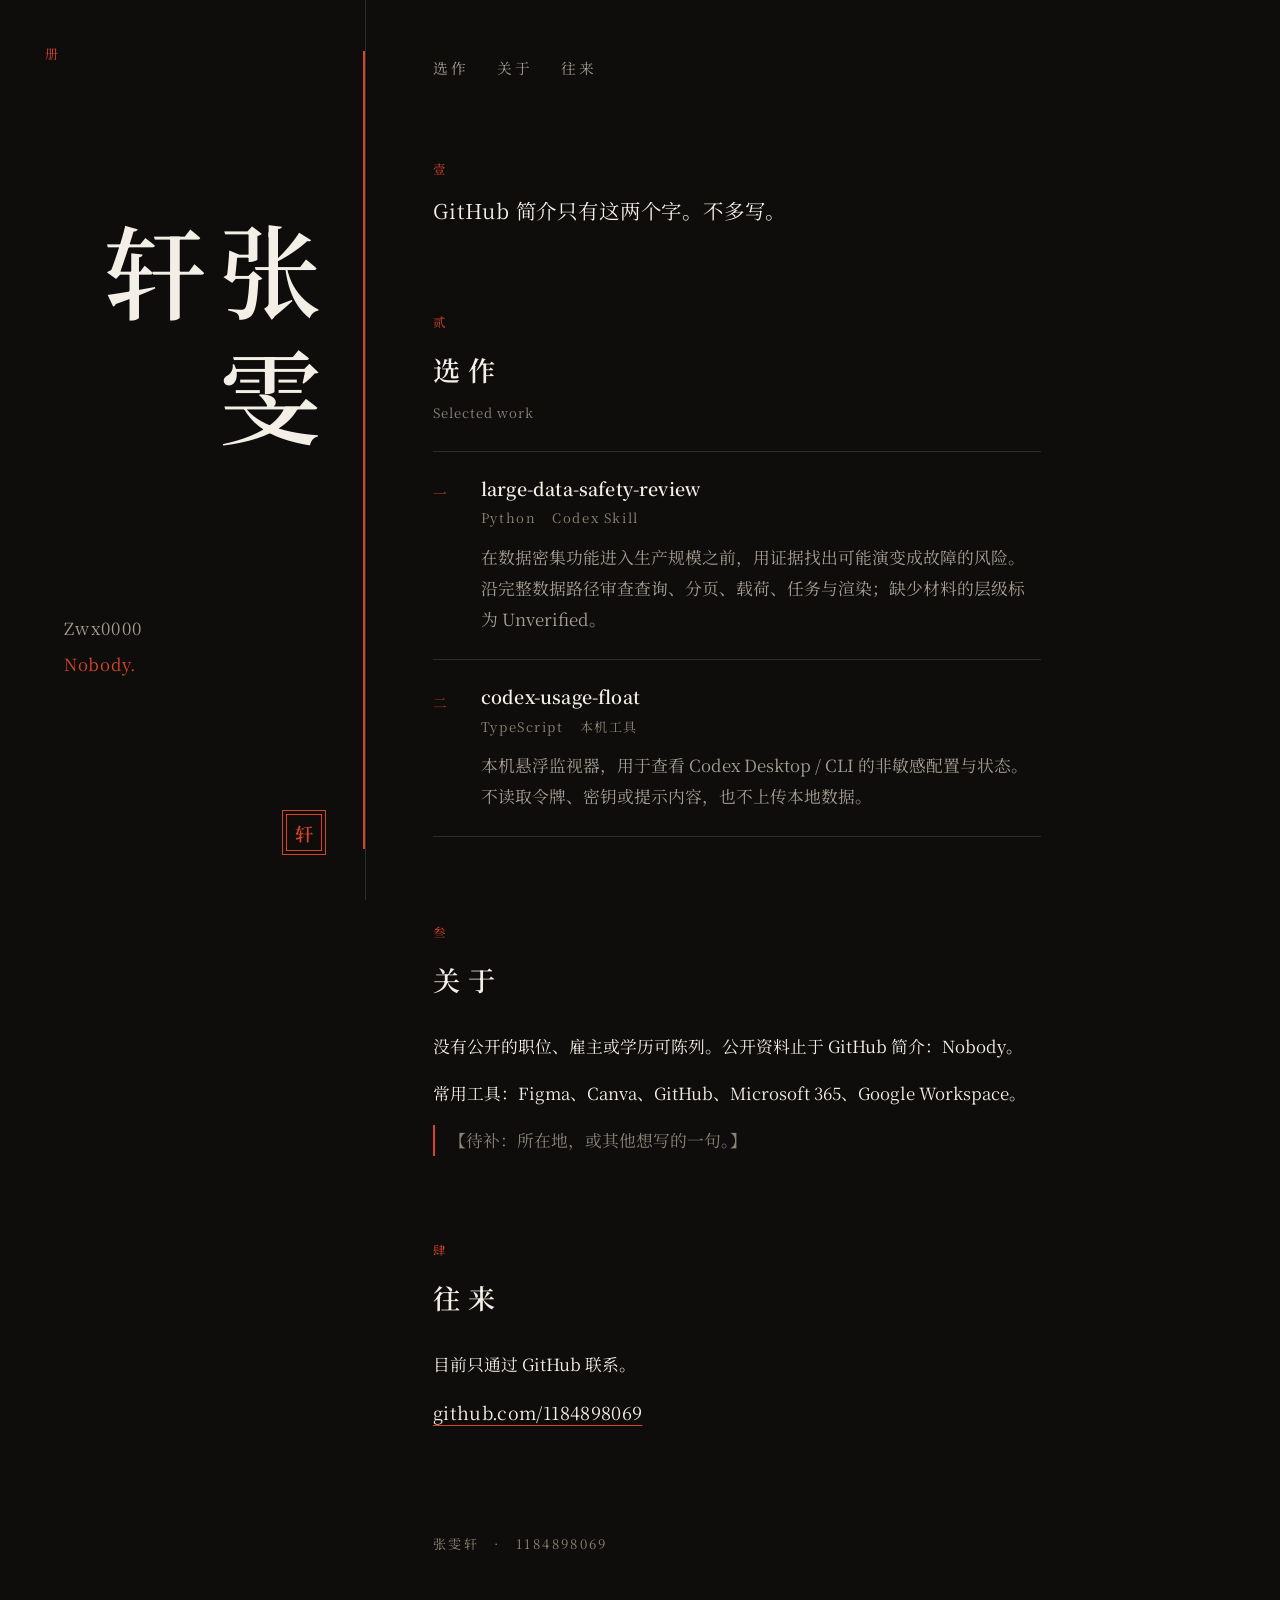
==== index.html @ db38634a "Add a static booklet-style personal homepage." ====
<!DOCTYPE html>
<html lang="zh-Hans">
<head>
  <meta charset="utf-8">
  <meta name="viewport" content="width=device-width, initial-scale=1">
  <meta name="color-scheme" content="dark">
  <meta name="theme-color" content="#0e0d0c">
  <meta name="description" content="张雯轩的个人页。Nobody.">
  <title>张雯轩</title>
  <link rel="canonical" href="https://1184898069.github.io/homepage/">
  <link rel="icon" href="favicon.svg" type="image/svg+xml">
  <link rel="preconnect" href="https://fonts.googleapis.com">
  <link rel="preconnect" href="https://fonts.gstatic.com" crossorigin>
  <link href="https://fonts.googleapis.com/css2?family=Noto+Serif+SC:wght@400;600;700&amp;display=swap" rel="stylesheet">
  <link rel="stylesheet" href="styles.css">
</head>
<body>
  <a class="skip" href="#main">跳到正文</a>

  <div class="page">
    <header class="cover">
      <p class="cover-mark">册</p>
      <h1 class="cover-name">张雯轩</h1>
      <p class="cover-handle">
        <a href="https://github.com/1184898069">Zwx0000</a>
      </p>
      <p class="cover-bio">Nobody.</p>
      <div class="seal" aria-hidden="true"><span>轩</span></div>
    </header>

    <main id="main">
      <nav class="toc" aria-label="栏目">
        <a href="#work">选作</a>
        <a href="#about">关于</a>
        <a href="#contact">往来</a>
      </nav>

      <section class="lede" aria-labelledby="lede-title">
        <p class="folio">壹</p>
        <h2 id="lede-title" class="visually-hidden">开篇</h2>
        <p class="lede-text">GitHub 简介只有这两个字。不多写。</p>
      </section>

      <section id="work" aria-labelledby="work-title">
        <header class="section-head">
          <p class="folio">贰</p>
          <h2 id="work-title">选作</h2>
          <p class="section-en">Selected work</p>
        </header>

        <ol class="catalog">
          <li class="entry">
            <p class="entry-num" aria-hidden="true">一</p>
            <div class="entry-body">
              <h3>
                <a href="https://github.com/1184898069/large-data-safety-review">large-data-safety-review</a>
              </h3>
              <p class="entry-meta"><span>Python</span><span>Codex Skill</span></p>
              <p>在数据密集功能进入生产规模之前，用证据找出可能演变成故障的风险。沿完整数据路径审查查询、分页、载荷、任务与渲染；缺少材料的层级标为 Unverified。</p>
            </div>
          </li>
          <li class="entry">
            <p class="entry-num" aria-hidden="true">二</p>
            <div class="entry-body">
              <h3>
                <a href="https://github.com/1184898069/codex-usage-float">codex-usage-float</a>
              </h3>
              <p class="entry-meta"><span>TypeScript</span><span>本机工具</span></p>
              <p>本机悬浮监视器，用于查看 Codex Desktop / CLI 的非敏感配置与状态。不读取令牌、密钥或提示内容，也不上传本地数据。</p>
            </div>
          </li>
        </ol>
      </section>

      <section id="about" aria-labelledby="about-title">
        <header class="section-head">
          <p class="folio">叁</p>
          <h2 id="about-title">关于</h2>
        </header>
        <div class="prose">
          <p>没有公开的职位、雇主或学历可陈列。公开资料止于 GitHub 简介：Nobody。</p>
          <p>常用工具：Figma、Canva、GitHub、Microsoft 365、Google Workspace。</p>
          <p class="placeholder">【待补：所在地，或其他想写的一句。】</p>
        </div>
      </section>

      <section id="contact" aria-labelledby="contact-title">
        <header class="section-head">
          <p class="folio">肆</p>
          <h2 id="contact-title">往来</h2>
        </header>
        <div class="prose">
          <p>目前只通过 GitHub 联系。</p>
          <p>
            <a class="contact-link" href="https://github.com/1184898069">github.com/1184898069</a>
          </p>
        </div>
      </section>

      <footer class="colophon">
        <p>张雯轩　·　1184898069</p>
      </footer>
    </main>
  </div>
</body>
</html>
---- styles.css ----
:root {
  --bg: #0e0d0c;
  --ink: #f3eee6;
  --mute: #a79e91;
  --faint: #8c8377;
  --zhu: #d6452a;
  --rule: rgba(243, 238, 230, 0.14);
  --font: "Noto Serif SC", "Source Han Serif SC", "Songti SC", "STSong", "SimSun", serif;
  --measure: 38rem;
}

*,
*::before,
*::after {
  box-sizing: border-box;
}

html {
  scroll-behavior: smooth;
}

html:focus-within {
  scroll-behavior: smooth;
}

@media (prefers-reduced-motion: reduce) {
  html {
    scroll-behavior: auto;
  }

  *,
  *::before,
  *::after {
    animation: none !important;
    transition: none !important;
    scroll-behavior: auto !important;
  }
}

body {
  margin: 0;
  min-height: 100vh;
  background: var(--bg);
  color: var(--ink);
  font-family: var(--font);
  font-size: 1.05rem;
  font-weight: 400;
  line-height: 1.85;
  text-rendering: optimizeLegibility;
  -webkit-font-smoothing: antialiased;
}

:focus {
  outline: none;
}

:focus-visible {
  outline: 1px solid var(--zhu);
  outline-offset: 3px;
}

a {
  color: inherit;
  text-decoration-color: var(--zhu);
  text-decoration-thickness: 1px;
  text-underline-offset: 0.28em;
}

a:hover {
  color: var(--zhu);
}

.skip {
  position: absolute;
  left: 0.8rem;
  top: 0.8rem;
  z-index: 10;
  padding: 0.4rem 0.7rem;
  background: var(--bg);
  color: var(--ink);
  transform: translateY(-150%);
}

.skip:focus-visible {
  transform: none;
}

.visually-hidden {
  position: absolute;
  width: 1px;
  height: 1px;
  padding: 0;
  margin: -1px;
  overflow: hidden;
  clip: rect(0, 0, 0, 0);
  white-space: nowrap;
  border: 0;
}

.page {
  min-height: 100vh;
}

.cover {
  position: relative;
  display: flex;
  flex-direction: column;
  justify-content: flex-end;
  gap: 0.35rem;
  min-height: 70vh;
  padding: 2.2rem 1.6rem 2.4rem;
  border-bottom: 1px solid var(--rule);
}

.cover-mark {
  position: absolute;
  top: 1.6rem;
  left: 1.6rem;
  margin: 0;
  color: var(--zhu);
  font-size: 0.82rem;
  letter-spacing: 0.4em;
}

.cover-name {
  margin: 0;
  font-size: clamp(3.4rem, 16vw, 5.6rem);
  font-weight: 600;
  line-height: 1.12;
  letter-spacing: 0.12em;
}

.cover-handle,
.cover-bio {
  margin: 0;
}

.cover-handle {
  margin-top: 1.4rem;
  color: var(--mute);
  letter-spacing: 0.08em;
}

.cover-handle a {
  text-decoration: none;
}

.cover-bio {
  color: var(--zhu);
  font-size: 1.05rem;
  letter-spacing: 0.04em;
}

.seal {
  position: absolute;
  right: 1.6rem;
  bottom: 2.4rem;
  display: grid;
  place-items: center;
  width: 2.8rem;
  height: 2.8rem;
  border: 1px solid var(--zhu);
  color: var(--zhu);
  font-size: 1.15rem;
  font-weight: 600;
  letter-spacing: 0;
  box-shadow: inset 0 0 0 3px var(--bg), inset 0 0 0 4px var(--zhu);
  user-select: none;
}

main {
  padding: 2.4rem 1.6rem 3.5rem;
}

.toc {
  display: flex;
  flex-wrap: wrap;
  gap: 1.2rem 1.8rem;
  margin-bottom: 3.4rem;
  font-size: 0.92rem;
  letter-spacing: 0.18em;
}

.toc a {
  color: var(--mute);
  text-decoration: none;
}

.toc a:hover,
.toc a:focus-visible {
  color: var(--zhu);
}

section {
  max-width: var(--measure);
  margin-bottom: 4.2rem;
}

.folio {
  margin: 0 0 0.7rem;
  color: var(--zhu);
  font-size: 0.78rem;
  letter-spacing: 0.42em;
}

.section-head {
  margin-bottom: 1.6rem;
}

.section-head h2 {
  margin: 0;
  font-size: 1.7rem;
  font-weight: 600;
  letter-spacing: 0.28em;
}

.section-en {
  margin: 0.35rem 0 0;
  color: var(--faint);
  font-size: 0.82rem;
  letter-spacing: 0.08em;
}

.lede-text {
  margin: 0;
  font-size: 1.28rem;
  line-height: 1.7;
  letter-spacing: 0.04em;
}

.catalog {
  list-style: none;
  margin: 0;
  padding: 0;
}

.entry {
  display: grid;
  grid-template-columns: 2rem 1fr;
  gap: 0.6rem 1rem;
  padding: 1.5rem 0;
  border-top: 1px solid var(--rule);
}

.entry:last-child {
  border-bottom: 1px solid var(--rule);
}

.entry-num {
  margin: 0.35rem 0 0;
  color: var(--zhu);
  font-size: 0.85rem;
  letter-spacing: 0.12em;
}

.entry-body h3 {
  margin: 0 0 0.35rem;
  font-size: 1.12rem;
  font-weight: 600;
  letter-spacing: 0.01em;
  line-height: 1.4;
}

.entry-body h3 a {
  text-decoration: none;
}

.entry-body h3 a:hover {
  text-decoration: underline;
  text-decoration-color: var(--zhu);
  text-underline-offset: 0.22em;
}

.entry-meta {
  display: flex;
  flex-wrap: wrap;
  gap: 0.45rem 1rem;
  margin: 0 0 0.7rem;
  color: var(--faint);
  font-size: 0.82rem;
  letter-spacing: 0.12em;
}

.entry-body p:last-child {
  margin: 0;
  color: var(--mute);
}

.prose p {
  margin: 0 0 1rem;
}

.prose p:last-child {
  margin-bottom: 0;
}

.placeholder {
  color: var(--faint);
  border-left: 2px solid var(--zhu);
  padding-left: 0.9rem;
}

.contact-link {
  font-size: 1.12rem;
  letter-spacing: 0.02em;
}

.colophon {
  max-width: var(--measure);
  padding-top: 0.4rem;
  color: var(--faint);
  font-size: 0.82rem;
  letter-spacing: 0.18em;
}

@media (min-width: 880px) {
  .page {
    display: grid;
    grid-template-columns: minmax(17rem, 0.4fr) 1fr;
  }

  .cover {
    position: sticky;
    top: 0;
    height: 100vh;
    min-height: 100vh;
    justify-content: center;
    padding: 3rem 2.4rem 3rem 2.8rem;
    border-bottom: 0;
    border-right: 1px solid var(--rule);
  }

  .cover::after {
    content: "";
    position: absolute;
    top: 3.2rem;
    right: 0;
    width: 2px;
    height: calc(100% - 6.4rem);
    background: var(--zhu);
  }

  .cover-mark {
    top: 2.6rem;
    left: 2.8rem;
  }

  .cover-name {
    writing-mode: vertical-rl;
    font-size: clamp(3.8rem, 8vw, 6.4rem);
    letter-spacing: 0.22em;
    height: min(22rem, 56vh);
  }

  .cover-handle {
    margin-top: 2.2rem;
  }

  .seal {
    right: 2.4rem;
    bottom: 2.8rem;
  }

  main {
    padding: 3.4rem 7vw 4.5rem 4.2rem;
  }

  .toc {
    margin-bottom: 4.8rem;
  }

  section {
    margin-bottom: 5.2rem;
  }
}

@media (min-width: 1240px) {
  .cover {
    padding-left: 4rem;
  }

  main {
    padding-right: 10vw;
  }
}

@media print {
  :root {
    --bg: #f7f2ea;
    --ink: #1a1714;
    --mute: #4d463e;
    --faint: #8c8377;
    --zhu: #b33622;
    --rule: rgba(26, 23, 20, 0.18);
  }

  body {
    background: var(--bg);
    color: var(--ink);
  }

  .cover {
    min-height: auto;
    height: auto;
    position: static;
  }

  .skip,
  .toc {
    display: none;
  }
}
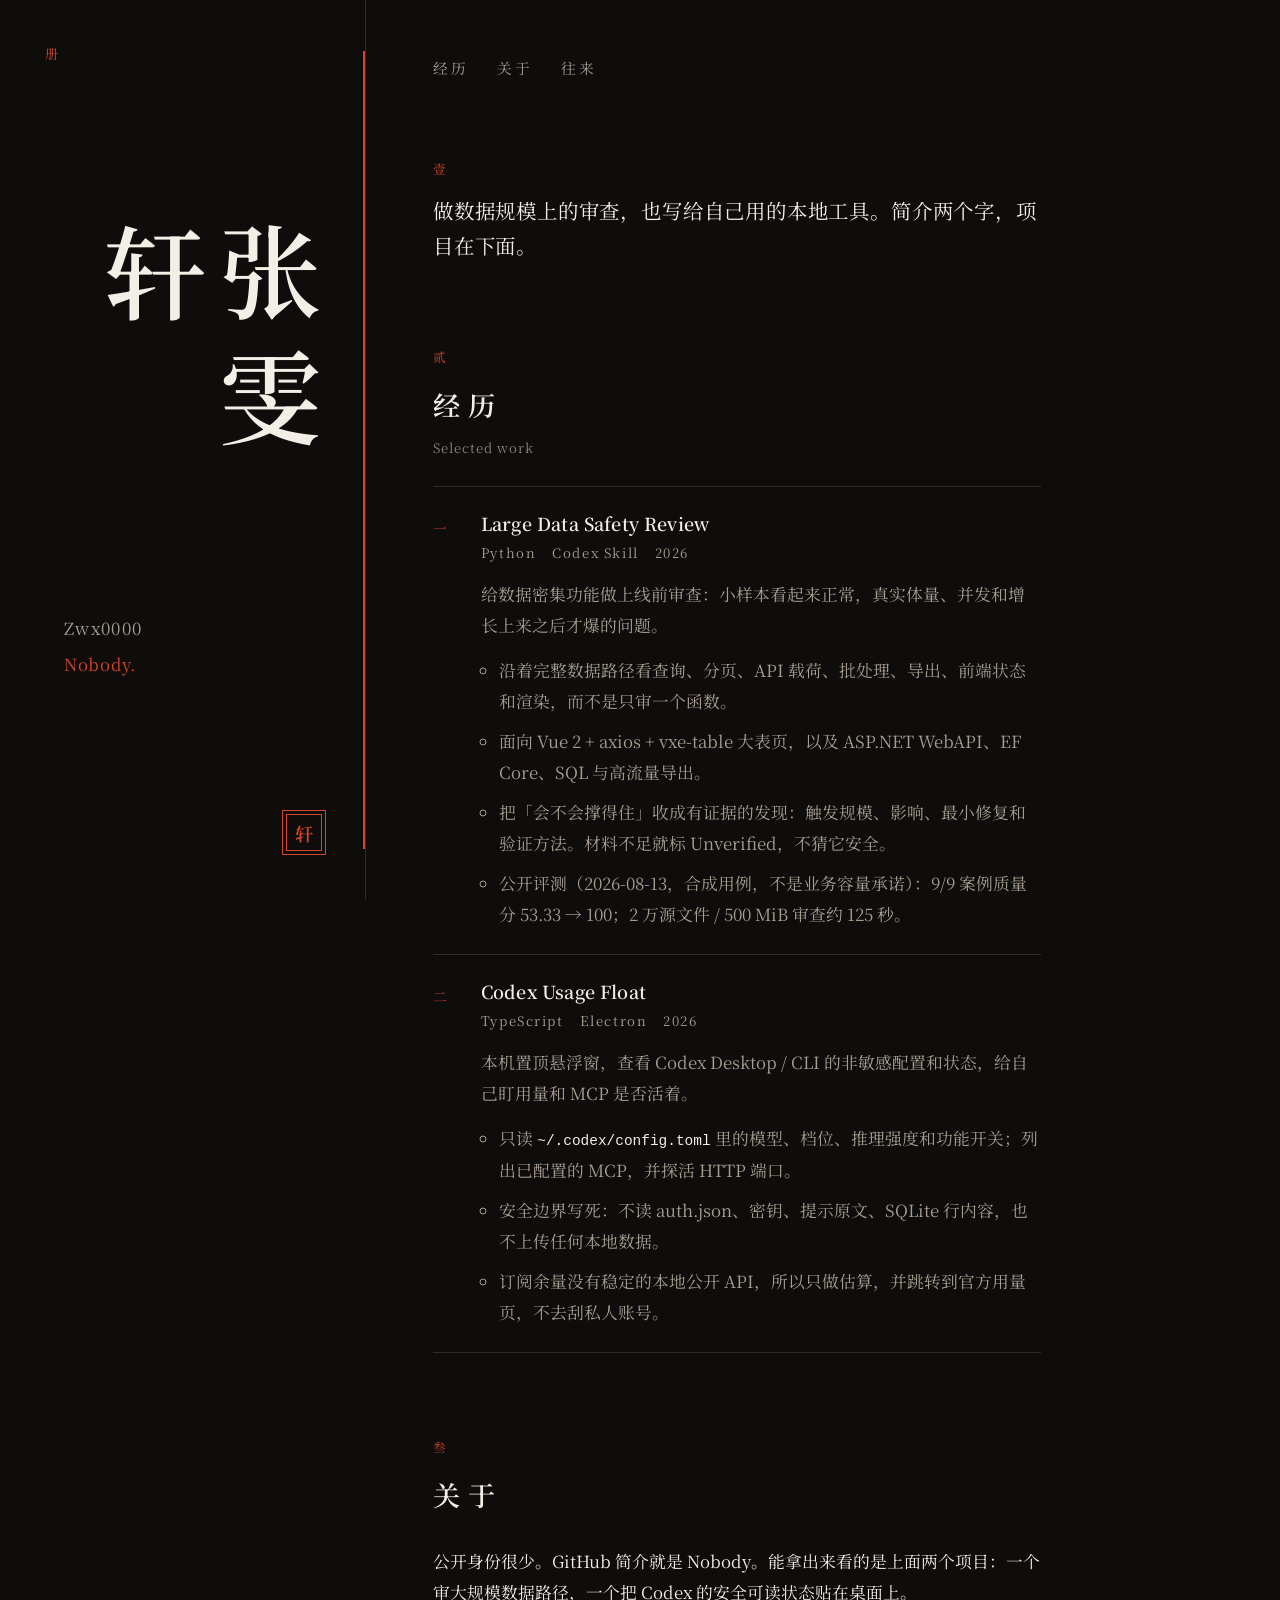
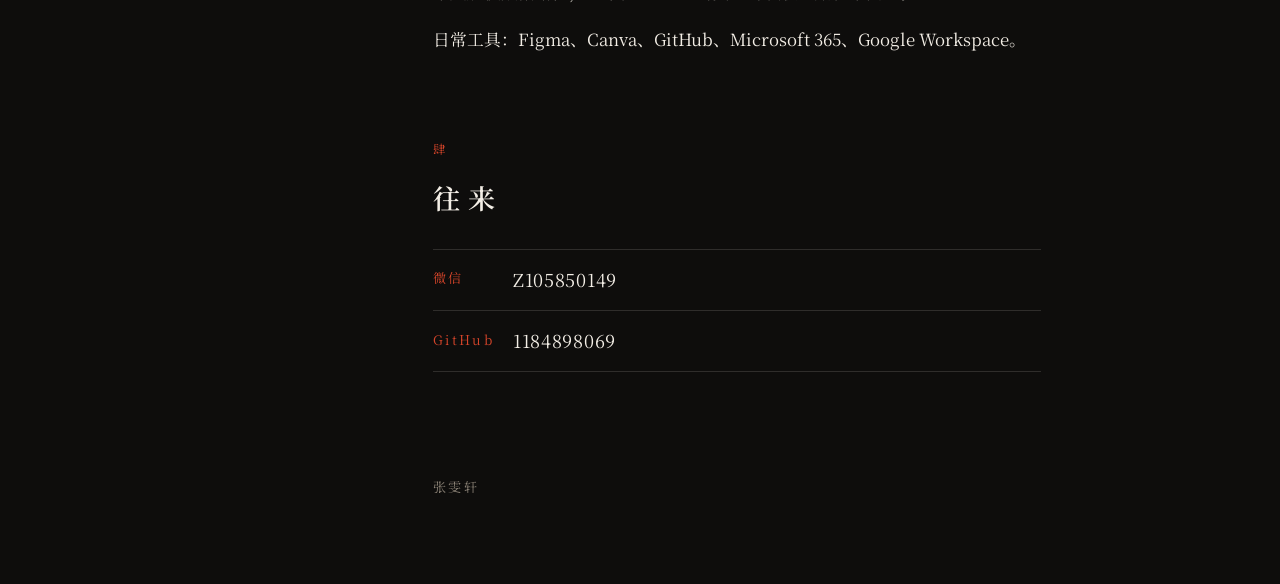
==== commit 7b338944: "Add WeChat, drop location, expand project writeups." ====
--- a/index.html
+++ b/index.html
@@ -5,7 +5,7 @@
   <meta name="viewport" content="width=device-width, initial-scale=1">
   <meta name="color-scheme" content="dark">
   <meta name="theme-color" content="#0e0d0c">
-  <meta name="description" content="张雯轩的个人页。Nobody.">
+  <meta name="description" content="张雯轩的个人简介。数据规模审查与本地开发工具。">
   <title>张雯轩</title>
   <link rel="canonical" href="https://1184898069.github.io/homepage/">
   <link rel="icon" href="favicon.svg" type="image/svg+xml">
@@ -30,7 +30,7 @@
 
     <main id="main">
       <nav class="toc" aria-label="栏目">
-        <a href="#work">选作</a>
+        <a href="#work">经历</a>
         <a href="#about">关于</a>
         <a href="#contact">往来</a>
       </nav>
@@ -38,13 +38,13 @@
       <section class="lede" aria-labelledby="lede-title">
         <p class="folio">壹</p>
         <h2 id="lede-title" class="visually-hidden">开篇</h2>
-        <p class="lede-text">GitHub 简介只有这两个字。不多写。</p>
+        <p class="lede-text">做数据规模上的审查，也写给自己用的本地工具。简介两个字，项目在下面。</p>
       </section>
 
       <section id="work" aria-labelledby="work-title">
         <header class="section-head">
           <p class="folio">贰</p>
-          <h2 id="work-title">选作</h2>
+          <h2 id="work-title">经历</h2>
           <p class="section-en">Selected work</p>
         </header>
 
@@ -53,20 +53,31 @@
             <p class="entry-num" aria-hidden="true">一</p>
             <div class="entry-body">
               <h3>
-                <a href="https://github.com/1184898069/large-data-safety-review">large-data-safety-review</a>
+                <a href="https://github.com/1184898069/large-data-safety-review">Large Data Safety Review</a>
               </h3>
-              <p class="entry-meta"><span>Python</span><span>Codex Skill</span></p>
-              <p>在数据密集功能进入生产规模之前，用证据找出可能演变成故障的风险。沿完整数据路径审查查询、分页、载荷、任务与渲染；缺少材料的层级标为 Unverified。</p>
+              <p class="entry-meta"><span>Python</span><span>Codex Skill</span><span>2026</span></p>
+              <p>给数据密集功能做上线前审查：小样本看起来正常，真实体量、并发和增长上来之后才爆的问题。</p>
+              <ul class="bullets">
+                <li>沿着完整数据路径看查询、分页、API 载荷、批处理、导出、前端状态和渲染，而不是只审一个函数。</li>
+                <li>面向 Vue 2 + axios + vxe-table 大表页，以及 ASP.NET WebAPI、EF Core、SQL 与高流量导出。</li>
+                <li>把「会不会撑得住」收成有证据的发现：触发规模、影响、最小修复和验证方法。材料不足就标 Unverified，不猜它安全。</li>
+                <li>公开评测（2026-08-13，合成用例，不是业务容量承诺）：9/9 案例质量分 53.33 → 100；2 万源文件 / 500 MiB 审查约 125 秒。</li>
+              </ul>
             </div>
           </li>
           <li class="entry">
             <p class="entry-num" aria-hidden="true">二</p>
             <div class="entry-body">
               <h3>
-                <a href="https://github.com/1184898069/codex-usage-float">codex-usage-float</a>
+                <a href="https://github.com/1184898069/codex-usage-float">Codex Usage Float</a>
               </h3>
-              <p class="entry-meta"><span>TypeScript</span><span>本机工具</span></p>
-              <p>本机悬浮监视器，用于查看 Codex Desktop / CLI 的非敏感配置与状态。不读取令牌、密钥或提示内容，也不上传本地数据。</p>
+              <p class="entry-meta"><span>TypeScript</span><span>Electron</span><span>2026</span></p>
+              <p>本机置顶悬浮窗，查看 Codex Desktop / CLI 的非敏感配置和状态，给自己盯用量和 MCP 是否活着。</p>
+              <ul class="bullets">
+                <li>只读 <code>~/.codex/config.toml</code> 里的模型、档位、推理强度和功能开关；列出已配置的 MCP，并探活 HTTP 端口。</li>
+                <li>安全边界写死：不读 auth.json、密钥、提示原文、SQLite 行内容，也不上传任何本地数据。</li>
+                <li>订阅余量没有稳定的本地公开 API，所以只做估算，并跳转到官方用量页，不去刮私人账号。</li>
+              </ul>
             </div>
           </li>
         </ol>
@@ -78,9 +89,8 @@
           <h2 id="about-title">关于</h2>
         </header>
         <div class="prose">
-          <p>没有公开的职位、雇主或学历可陈列。公开资料止于 GitHub 简介：Nobody。</p>
-          <p>常用工具：Figma、Canva、GitHub、Microsoft 365、Google Workspace。</p>
-          <p class="placeholder">【待补：所在地，或其他想写的一句。】</p>
+          <p>公开身份很少。GitHub 简介就是 Nobody。能拿出来看的是上面两个项目：一个审大规模数据路径，一个把 Codex 的安全可读状态贴在桌面上。</p>
+          <p>日常工具：Figma、Canva、GitHub、Microsoft 365、Google Workspace。</p>
         </div>
       </section>
 
@@ -89,16 +99,20 @@
           <p class="folio">肆</p>
           <h2 id="contact-title">往来</h2>
         </header>
-        <div class="prose">
-          <p>目前只通过 GitHub 联系。</p>
-          <p>
-            <a class="contact-link" href="https://github.com/1184898069">github.com/1184898069</a>
-          </p>
-        </div>
+        <ul class="contact-list">
+          <li>
+            <span class="contact-label">微信</span>
+            <span class="contact-value">Z105850149</span>
+          </li>
+          <li>
+            <span class="contact-label">GitHub</span>
+            <a class="contact-value" href="https://github.com/1184898069">1184898069</a>
+          </li>
+        </ul>
       </section>
 
       <footer class="colophon">
-        <p>张雯轩　·　1184898069</p>
+        <p>张雯轩</p>
       </footer>
     </main>
   </div>
--- a/styles.css
+++ b/styles.css
@@ -281,9 +281,28 @@
   letter-spacing: 0.12em;
 }
 
-.entry-body p:last-child {
-  margin: 0;
+.entry-body > p {
+  margin: 0 0 0.85rem;
   color: var(--mute);
+}
+
+.bullets {
+  margin: 0;
+  padding-left: 1.15rem;
+  color: var(--mute);
+}
+
+.bullets li {
+  margin: 0 0 0.55rem;
+}
+
+.bullets li:last-child {
+  margin-bottom: 0;
+}
+
+.bullets code {
+  font-size: 0.86em;
+  color: var(--ink);
 }
 
 .prose p {
@@ -300,9 +319,35 @@
   padding-left: 0.9rem;
 }
 
-.contact-link {
+.contact-list {
+  list-style: none;
+  margin: 0;
+  padding: 0;
+}
+
+.contact-list li {
+  display: grid;
+  grid-template-columns: 4.2rem 1fr;
+  gap: 0.8rem;
+  padding: 0.85rem 0;
+  border-top: 1px solid var(--rule);
+}
+
+.contact-list li:last-child {
+  border-bottom: 1px solid var(--rule);
+}
+
+.contact-label {
+  color: var(--zhu);
+  letter-spacing: 0.18em;
+  font-size: 0.82rem;
+  padding-top: 0.2rem;
+}
+
+.contact-value {
   font-size: 1.12rem;
-  letter-spacing: 0.02em;
+  letter-spacing: 0.04em;
+  text-decoration: none;
 }
 
 .colophon {
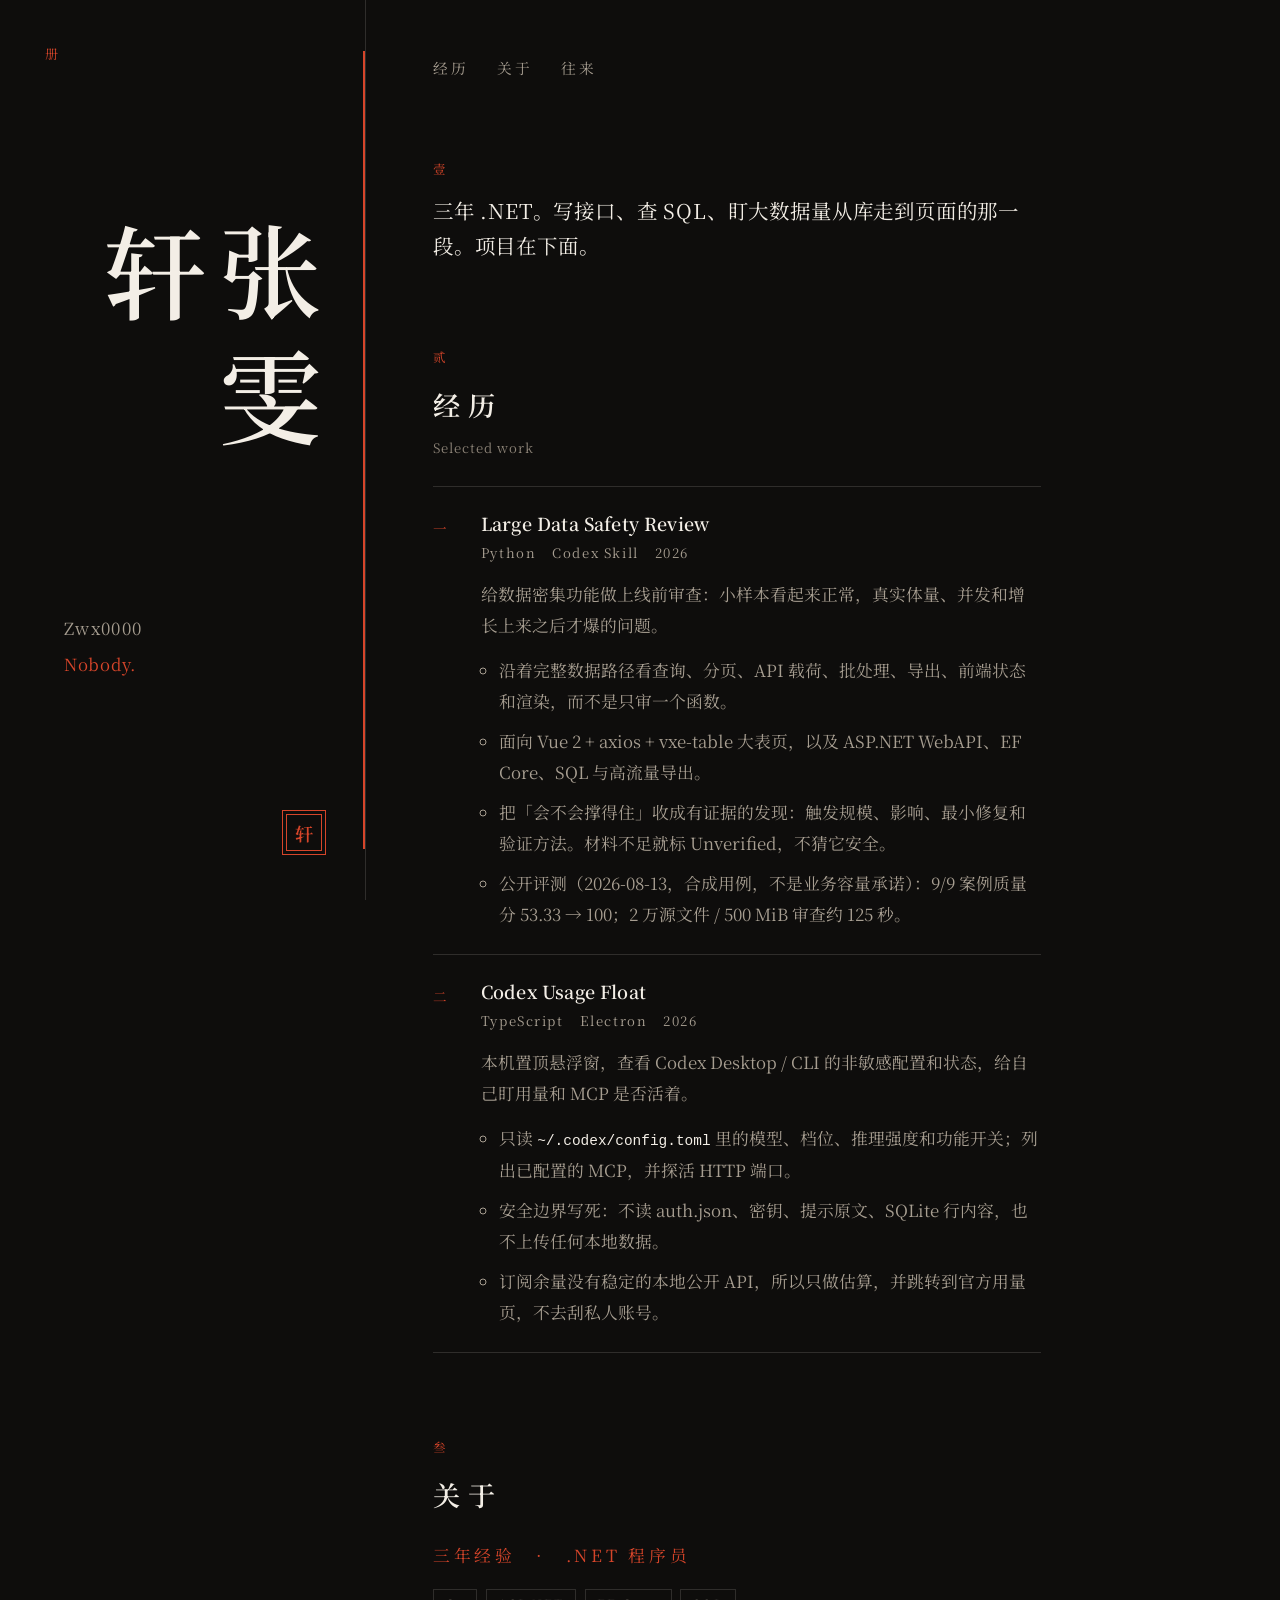
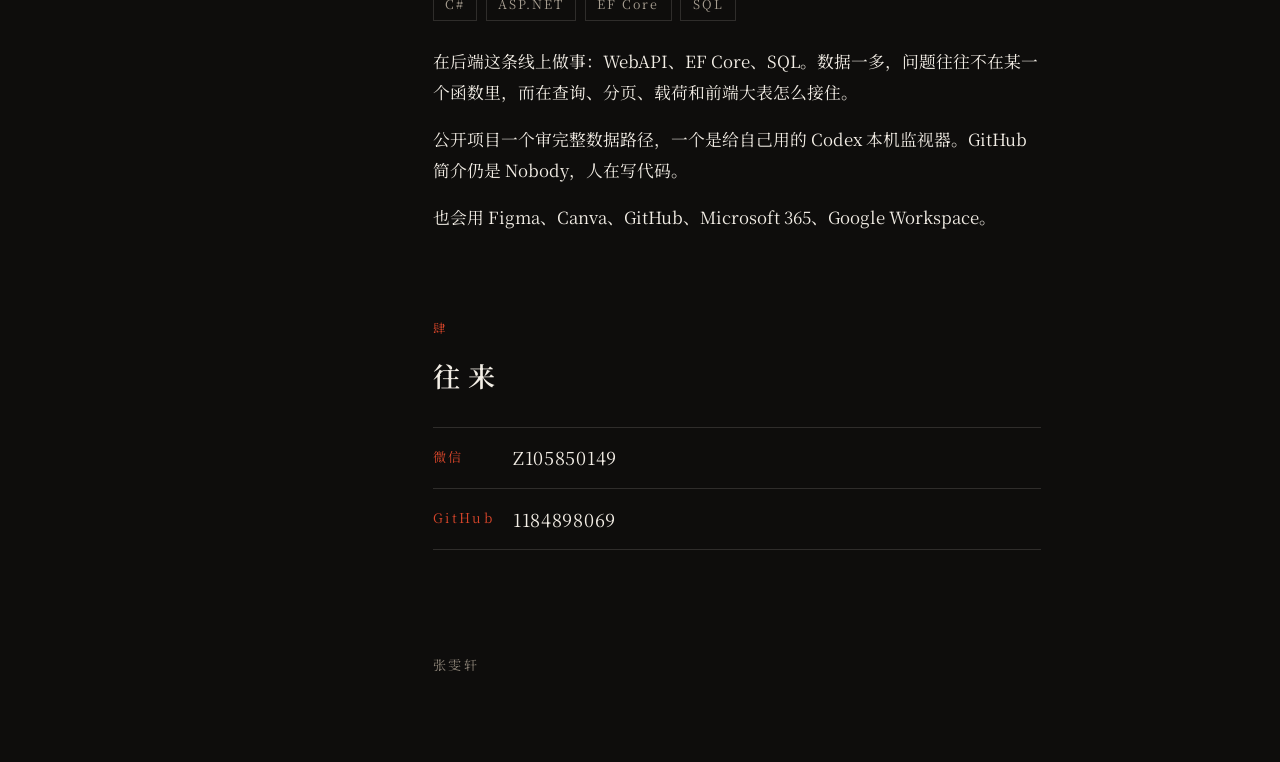
==== commit 3a25b511: "Rewrite about as a 3-year .NET programmer." ====
--- a/index.html
+++ b/index.html
@@ -5,7 +5,7 @@
   <meta name="viewport" content="width=device-width, initial-scale=1">
   <meta name="color-scheme" content="dark">
   <meta name="theme-color" content="#0e0d0c">
-  <meta name="description" content="张雯轩的个人简介。数据规模审查与本地开发工具。">
+  <meta name="description" content="张雯轩，三年经验的 .NET 程序员。">
   <title>张雯轩</title>
   <link rel="canonical" href="https://1184898069.github.io/homepage/">
   <link rel="icon" href="favicon.svg" type="image/svg+xml">
@@ -38,7 +38,7 @@
       <section class="lede" aria-labelledby="lede-title">
         <p class="folio">壹</p>
         <h2 id="lede-title" class="visually-hidden">开篇</h2>
-        <p class="lede-text">做数据规模上的审查，也写给自己用的本地工具。简介两个字，项目在下面。</p>
+        <p class="lede-text">三年 .NET。写接口、查 SQL、盯大数据量从库走到页面的那一段。项目在下面。</p>
       </section>
 
       <section id="work" aria-labelledby="work-title">
@@ -88,9 +88,17 @@
           <p class="folio">叁</p>
           <h2 id="about-title">关于</h2>
         </header>
+        <p class="identity">三年经验　·　.NET 程序员</p>
+        <ul class="tags" aria-label="技术栈">
+          <li>C#</li>
+          <li>ASP.NET</li>
+          <li>EF Core</li>
+          <li>SQL</li>
+        </ul>
         <div class="prose">
-          <p>公开身份很少。GitHub 简介就是 Nobody。能拿出来看的是上面两个项目：一个审大规模数据路径，一个把 Codex 的安全可读状态贴在桌面上。</p>
-          <p>日常工具：Figma、Canva、GitHub、Microsoft 365、Google Workspace。</p>
+          <p>在后端这条线上做事：WebAPI、EF Core、SQL。数据一多，问题往往不在某一个函数里，而在查询、分页、载荷和前端大表怎么接住。</p>
+          <p>公开项目一个审完整数据路径，一个是给自己用的 Codex 本机监视器。GitHub 简介仍是 Nobody，人在写代码。</p>
+          <p>也会用 Figma、Canva、GitHub、Microsoft 365、Google Workspace。</p>
         </div>
       </section>
 
--- a/styles.css
+++ b/styles.css
@@ -305,6 +305,30 @@
   color: var(--ink);
 }
 
+.identity {
+  margin: -0.4rem 0 1.15rem;
+  color: var(--zhu);
+  font-size: 1.05rem;
+  letter-spacing: 0.22em;
+}
+
+.tags {
+  display: flex;
+  flex-wrap: wrap;
+  gap: 0.55rem;
+  list-style: none;
+  margin: 0 0 1.6rem;
+  padding: 0;
+}
+
+.tags li {
+  padding: 0.18rem 0.7rem 0.22rem;
+  border: 1px solid var(--rule);
+  color: var(--mute);
+  font-size: 0.78rem;
+  letter-spacing: 0.16em;
+}
+
 .prose p {
   margin: 0 0 1rem;
 }
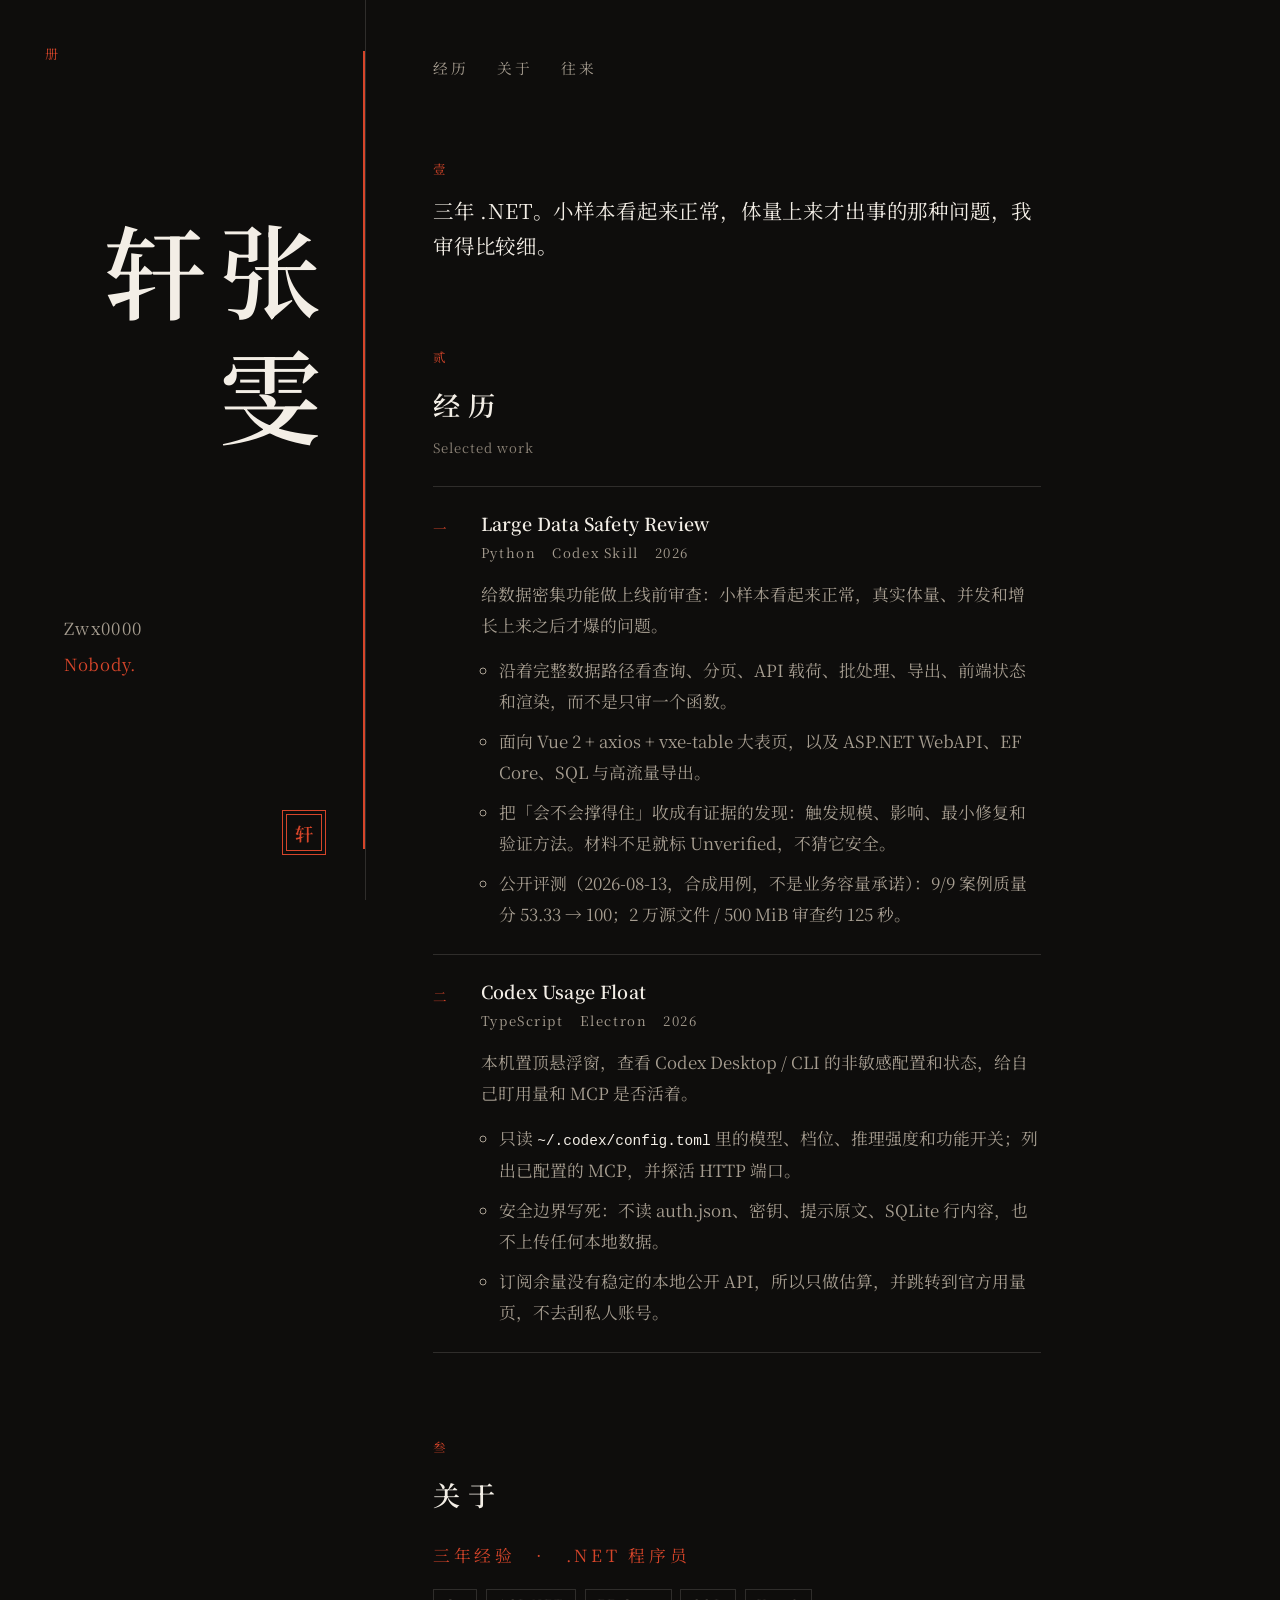
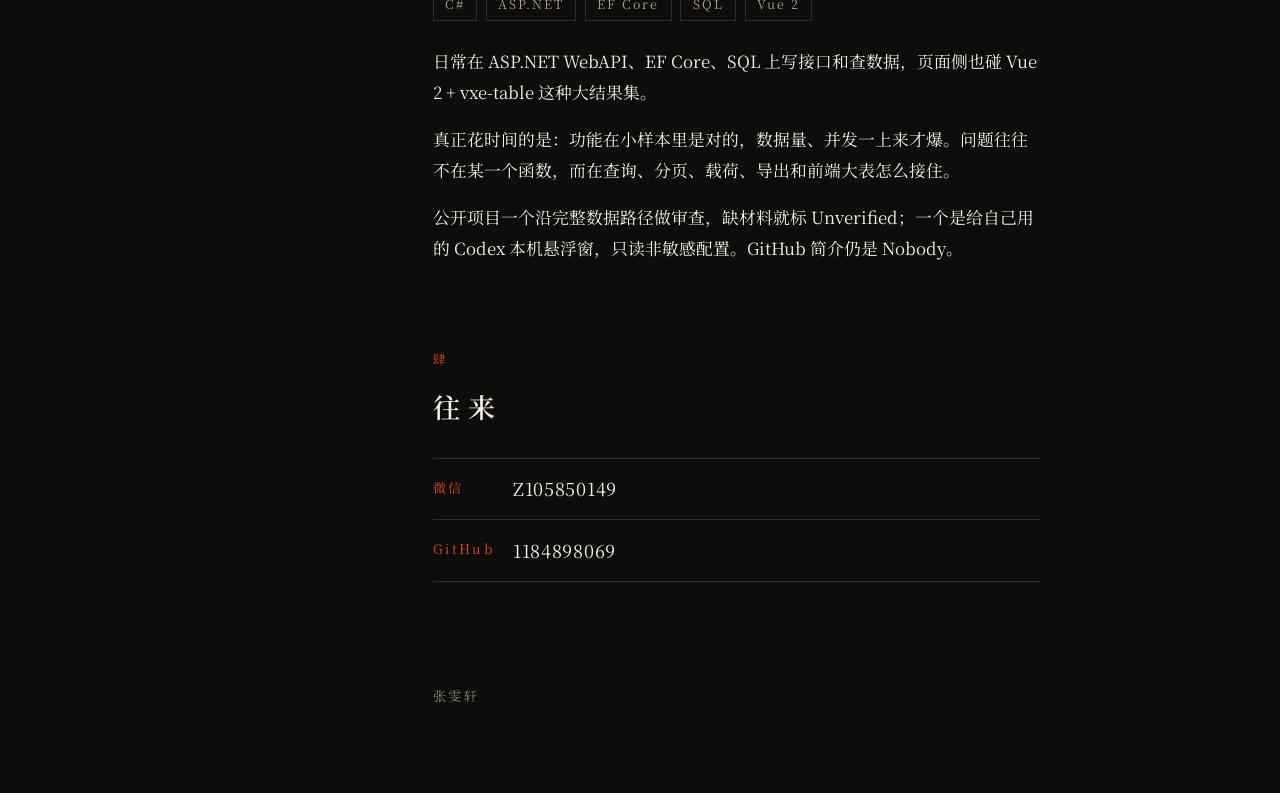
==== commit 33898b12: "Rewrite intro from actual project work." ====
--- a/index.html
+++ b/index.html
@@ -5,7 +5,7 @@
   <meta name="viewport" content="width=device-width, initial-scale=1">
   <meta name="color-scheme" content="dark">
   <meta name="theme-color" content="#0e0d0c">
-  <meta name="description" content="张雯轩，三年经验的 .NET 程序员。">
+  <meta name="description" content="张雯轩，三年 .NET。审数据规模，写给自己用的本地工具。">
   <title>张雯轩</title>
   <link rel="canonical" href="https://1184898069.github.io/homepage/">
   <link rel="icon" href="favicon.svg" type="image/svg+xml">
@@ -38,7 +38,7 @@
       <section class="lede" aria-labelledby="lede-title">
         <p class="folio">壹</p>
         <h2 id="lede-title" class="visually-hidden">开篇</h2>
-        <p class="lede-text">三年 .NET。写接口、查 SQL、盯大数据量从库走到页面的那一段。项目在下面。</p>
+        <p class="lede-text">三年 .NET。小样本看起来正常，体量上来才出事的那种问题，我审得比较细。</p>
       </section>
 
       <section id="work" aria-labelledby="work-title">
@@ -94,11 +94,12 @@
           <li>ASP.NET</li>
           <li>EF Core</li>
           <li>SQL</li>
+          <li>Vue 2</li>
         </ul>
         <div class="prose">
-          <p>在后端这条线上做事：WebAPI、EF Core、SQL。数据一多，问题往往不在某一个函数里，而在查询、分页、载荷和前端大表怎么接住。</p>
-          <p>公开项目一个审完整数据路径，一个是给自己用的 Codex 本机监视器。GitHub 简介仍是 Nobody，人在写代码。</p>
-          <p>也会用 Figma、Canva、GitHub、Microsoft 365、Google Workspace。</p>
+          <p>日常在 ASP.NET WebAPI、EF Core、SQL 上写接口和查数据，页面侧也碰 Vue 2 + vxe-table 这种大结果集。</p>
+          <p>真正花时间的是：功能在小样本里是对的，数据量、并发一上来才爆。问题往往不在某一个函数，而在查询、分页、载荷、导出和前端大表怎么接住。</p>
+          <p>公开项目一个沿完整数据路径做审查，缺材料就标 Unverified；一个是给自己用的 Codex 本机悬浮窗，只读非敏感配置。GitHub 简介仍是 Nobody。</p>
         </div>
       </section>
 
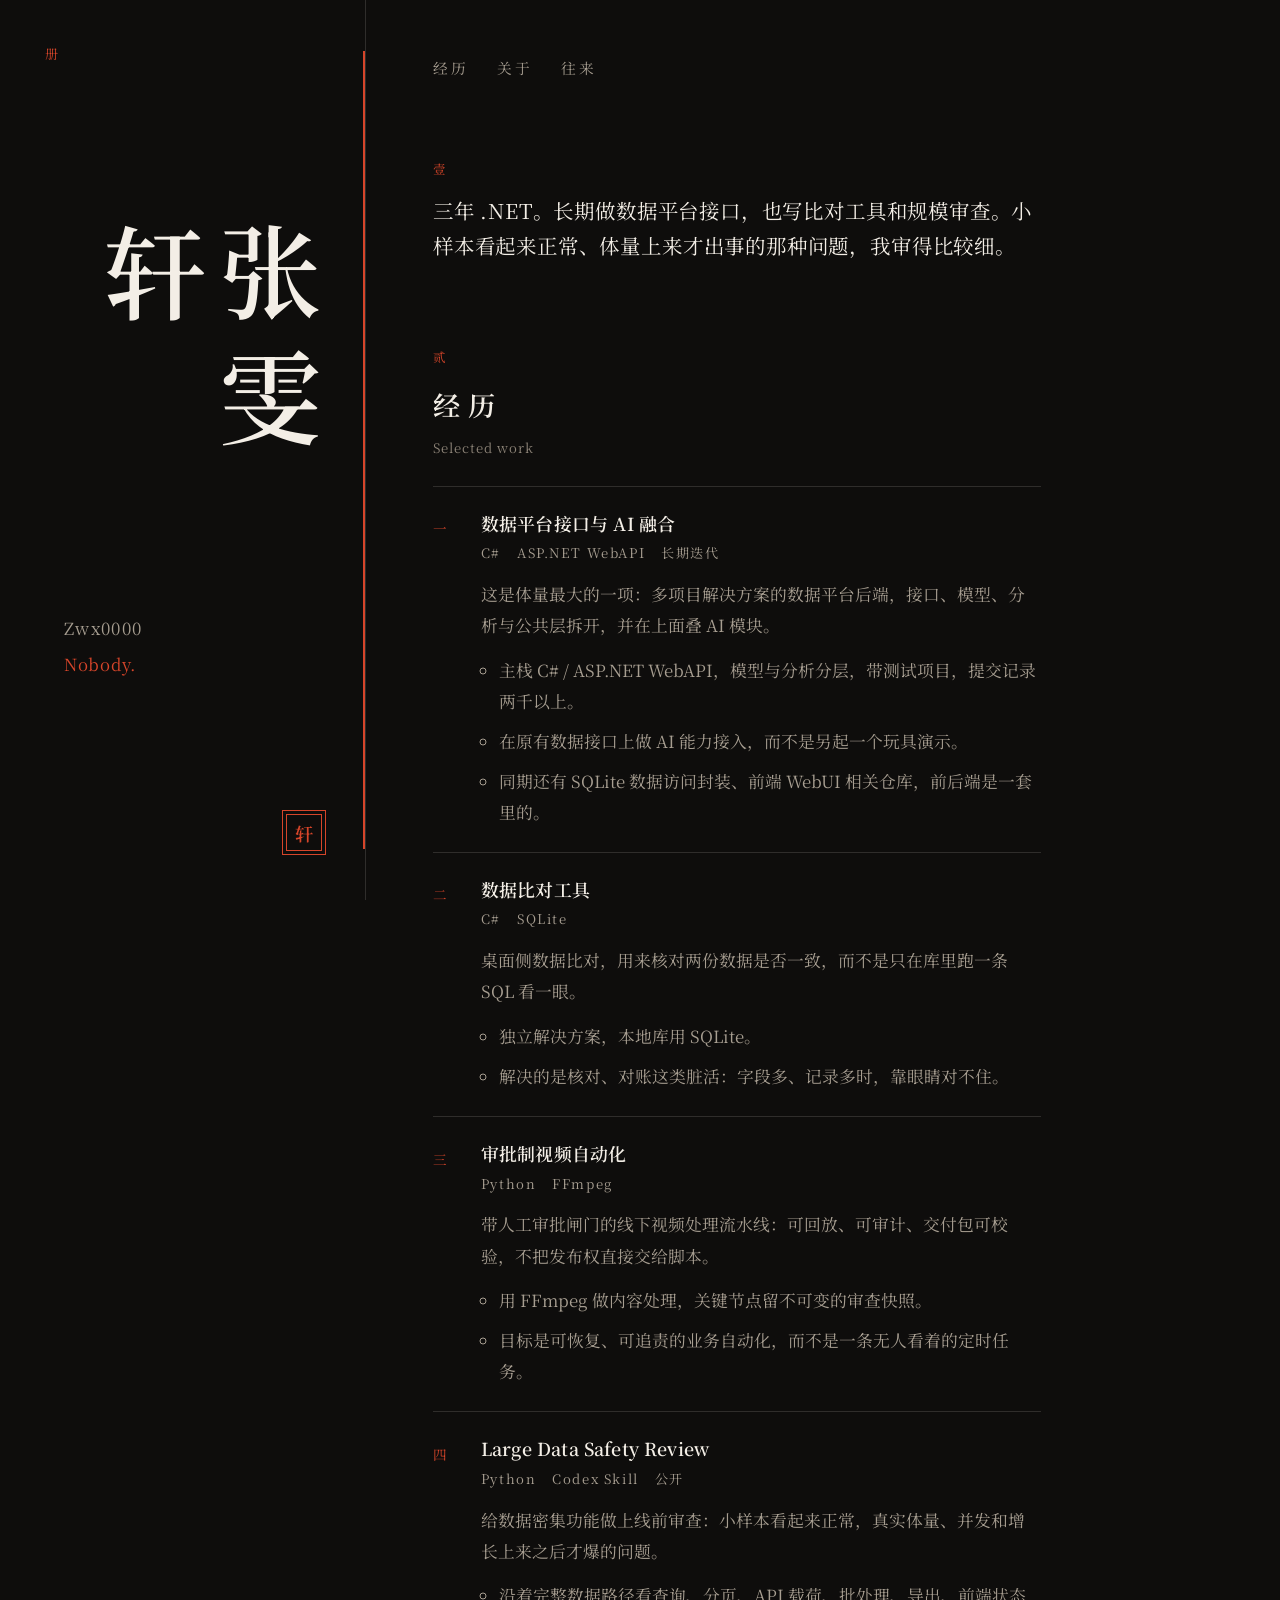
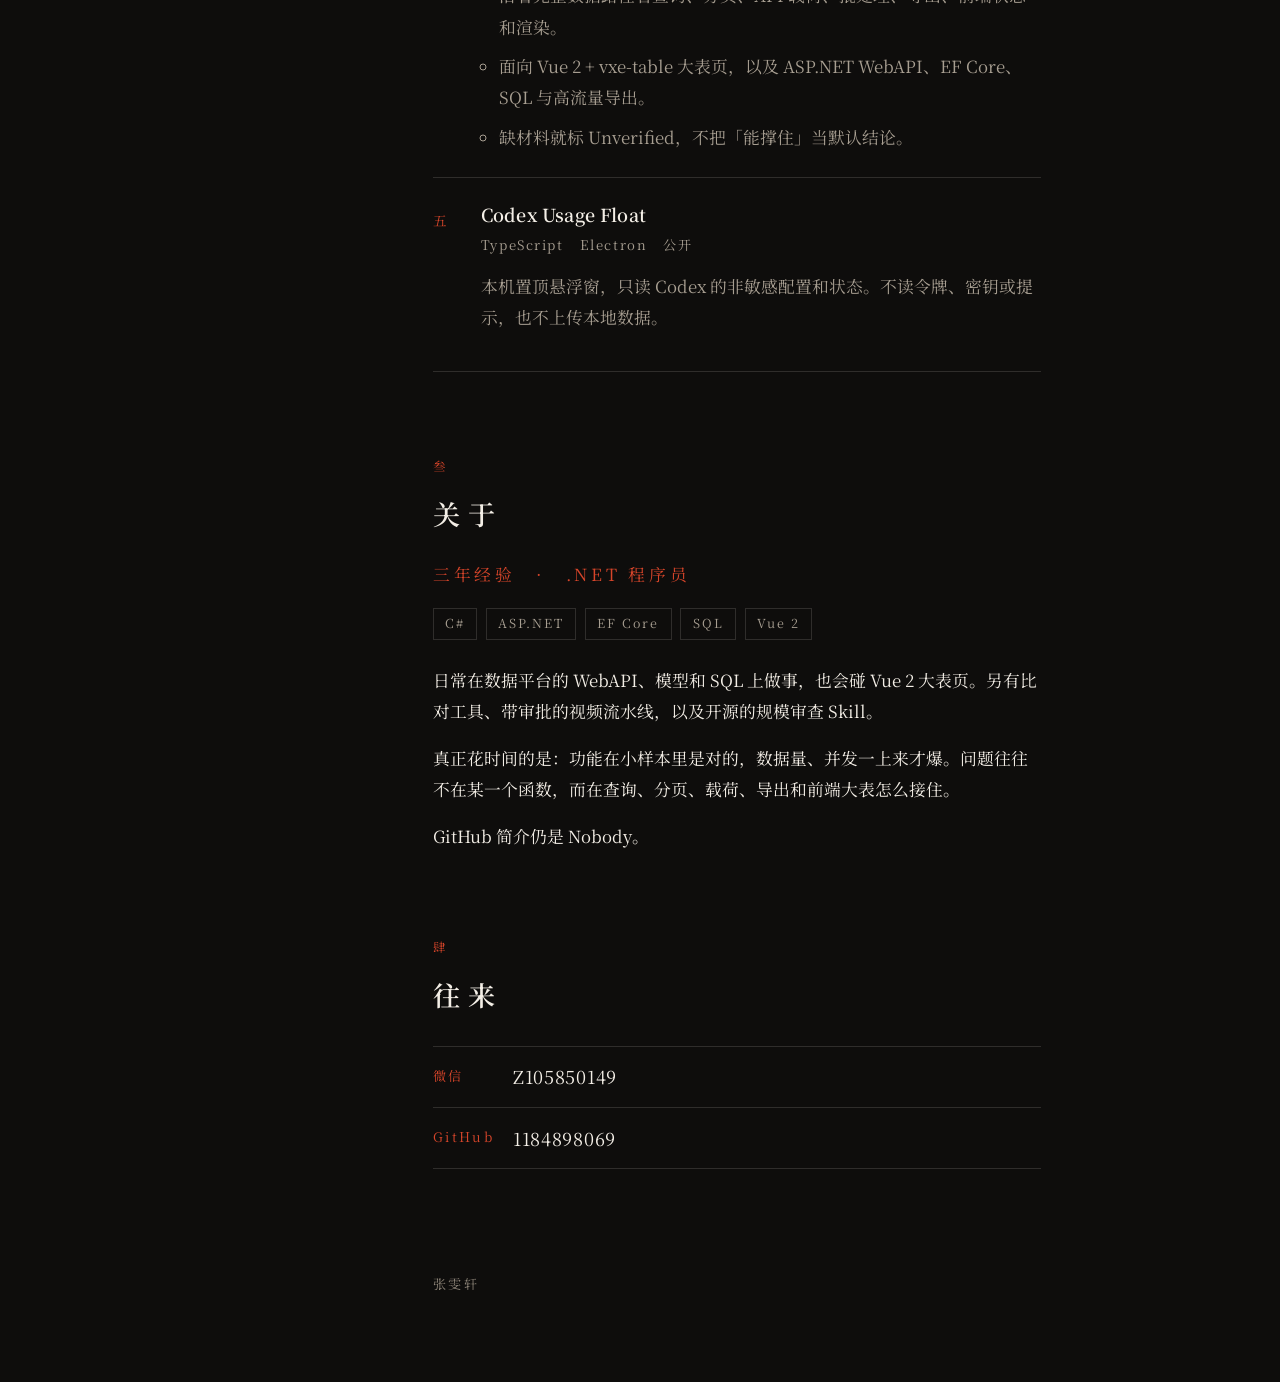
==== commit 6c10fb8c: "Add private project experience without company names." ====
--- a/index.html
+++ b/index.html
@@ -5,7 +5,7 @@
   <meta name="viewport" content="width=device-width, initial-scale=1">
   <meta name="color-scheme" content="dark">
   <meta name="theme-color" content="#0e0d0c">
-  <meta name="description" content="张雯轩，三年 .NET。审数据规模，写给自己用的本地工具。">
+  <meta name="description" content="张雯轩，三年 .NET。数据平台接口、数据比对与规模审查。">
   <title>张雯轩</title>
   <link rel="canonical" href="https://1184898069.github.io/homepage/">
   <link rel="icon" href="favicon.svg" type="image/svg+xml">
@@ -38,7 +38,7 @@
       <section class="lede" aria-labelledby="lede-title">
         <p class="folio">壹</p>
         <h2 id="lede-title" class="visually-hidden">开篇</h2>
-        <p class="lede-text">三年 .NET。小样本看起来正常，体量上来才出事的那种问题，我审得比较细。</p>
+        <p class="lede-text">三年 .NET。长期做数据平台接口，也写比对工具和规模审查。小样本看起来正常、体量上来才出事的那种问题，我审得比较细。</p>
       </section>
 
       <section id="work" aria-labelledby="work-title">
@@ -52,32 +52,63 @@
           <li class="entry">
             <p class="entry-num" aria-hidden="true">一</p>
             <div class="entry-body">
-              <h3>
-                <a href="https://github.com/1184898069/large-data-safety-review">Large Data Safety Review</a>
-              </h3>
-              <p class="entry-meta"><span>Python</span><span>Codex Skill</span><span>2026</span></p>
-              <p>给数据密集功能做上线前审查：小样本看起来正常，真实体量、并发和增长上来之后才爆的问题。</p>
+              <h3>数据平台接口与 AI 融合</h3>
+              <p class="entry-meta"><span>C#</span><span>ASP.NET WebAPI</span><span>长期迭代</span></p>
+              <p>这是体量最大的一项：多项目解决方案的数据平台后端，接口、模型、分析与公共层拆开，并在上面叠 AI 模块。</p>
               <ul class="bullets">
-                <li>沿着完整数据路径看查询、分页、API 载荷、批处理、导出、前端状态和渲染，而不是只审一个函数。</li>
-                <li>面向 Vue 2 + axios + vxe-table 大表页，以及 ASP.NET WebAPI、EF Core、SQL 与高流量导出。</li>
-                <li>把「会不会撑得住」收成有证据的发现：触发规模、影响、最小修复和验证方法。材料不足就标 Unverified，不猜它安全。</li>
-                <li>公开评测（2026-08-13，合成用例，不是业务容量承诺）：9/9 案例质量分 53.33 → 100；2 万源文件 / 500 MiB 审查约 125 秒。</li>
+                <li>主栈 C# / ASP.NET WebAPI，模型与分析分层，带测试项目，提交记录两千以上。</li>
+                <li>在原有数据接口上做 AI 能力接入，而不是另起一个玩具演示。</li>
+                <li>同期还有 SQLite 数据访问封装、前端 WebUI 相关仓库，前后端是一套里的。</li>
               </ul>
             </div>
           </li>
           <li class="entry">
             <p class="entry-num" aria-hidden="true">二</p>
             <div class="entry-body">
+              <h3>数据比对工具</h3>
+              <p class="entry-meta"><span>C#</span><span>SQLite</span></p>
+              <p>桌面侧数据比对，用来核对两份数据是否一致，而不是只在库里跑一条 SQL 看一眼。</p>
+              <ul class="bullets">
+                <li>独立解决方案，本地库用 SQLite。</li>
+                <li>解决的是核对、对账这类脏活：字段多、记录多时，靠眼睛对不住。</li>
+              </ul>
+            </div>
+          </li>
+          <li class="entry">
+            <p class="entry-num" aria-hidden="true">三</p>
+            <div class="entry-body">
+              <h3>审批制视频自动化</h3>
+              <p class="entry-meta"><span>Python</span><span>FFmpeg</span></p>
+              <p>带人工审批闸门的线下视频处理流水线：可回放、可审计、交付包可校验，不把发布权直接交给脚本。</p>
+              <ul class="bullets">
+                <li>用 FFmpeg 做内容处理，关键节点留不可变的审查快照。</li>
+                <li>目标是可恢复、可追责的业务自动化，而不是一条无人看着的定时任务。</li>
+              </ul>
+            </div>
+          </li>
+          <li class="entry">
+            <p class="entry-num" aria-hidden="true">四</p>
+            <div class="entry-body">
+              <h3>
+                <a href="https://github.com/1184898069/large-data-safety-review">Large Data Safety Review</a>
+              </h3>
+              <p class="entry-meta"><span>Python</span><span>Codex Skill</span><span>公开</span></p>
+              <p>给数据密集功能做上线前审查：小样本看起来正常，真实体量、并发和增长上来之后才爆的问题。</p>
+              <ul class="bullets">
+                <li>沿着完整数据路径看查询、分页、API 载荷、批处理、导出、前端状态和渲染。</li>
+                <li>面向 Vue 2 + vxe-table 大表页，以及 ASP.NET WebAPI、EF Core、SQL 与高流量导出。</li>
+                <li>缺材料就标 Unverified，不把「能撑住」当默认结论。</li>
+              </ul>
+            </div>
+          </li>
+          <li class="entry">
+            <p class="entry-num" aria-hidden="true">五</p>
+            <div class="entry-body">
               <h3>
                 <a href="https://github.com/1184898069/codex-usage-float">Codex Usage Float</a>
               </h3>
-              <p class="entry-meta"><span>TypeScript</span><span>Electron</span><span>2026</span></p>
-              <p>本机置顶悬浮窗，查看 Codex Desktop / CLI 的非敏感配置和状态，给自己盯用量和 MCP 是否活着。</p>
-              <ul class="bullets">
-                <li>只读 <code>~/.codex/config.toml</code> 里的模型、档位、推理强度和功能开关；列出已配置的 MCP，并探活 HTTP 端口。</li>
-                <li>安全边界写死：不读 auth.json、密钥、提示原文、SQLite 行内容，也不上传任何本地数据。</li>
-                <li>订阅余量没有稳定的本地公开 API，所以只做估算，并跳转到官方用量页，不去刮私人账号。</li>
-              </ul>
+              <p class="entry-meta"><span>TypeScript</span><span>Electron</span><span>公开</span></p>
+              <p>本机置顶悬浮窗，只读 Codex 的非敏感配置和状态。不读令牌、密钥或提示，也不上传本地数据。</p>
             </div>
           </li>
         </ol>
@@ -97,9 +128,9 @@
           <li>Vue 2</li>
         </ul>
         <div class="prose">
-          <p>日常在 ASP.NET WebAPI、EF Core、SQL 上写接口和查数据，页面侧也碰 Vue 2 + vxe-table 这种大结果集。</p>
+          <p>日常在数据平台的 WebAPI、模型和 SQL 上做事，也会碰 Vue 2 大表页。另有比对工具、带审批的视频流水线，以及开源的规模审查 Skill。</p>
           <p>真正花时间的是：功能在小样本里是对的，数据量、并发一上来才爆。问题往往不在某一个函数，而在查询、分页、载荷、导出和前端大表怎么接住。</p>
-          <p>公开项目一个沿完整数据路径做审查，缺材料就标 Unverified；一个是给自己用的 Codex 本机悬浮窗，只读非敏感配置。GitHub 简介仍是 Nobody。</p>
+          <p>GitHub 简介仍是 Nobody。</p>
         </div>
       </section>
 
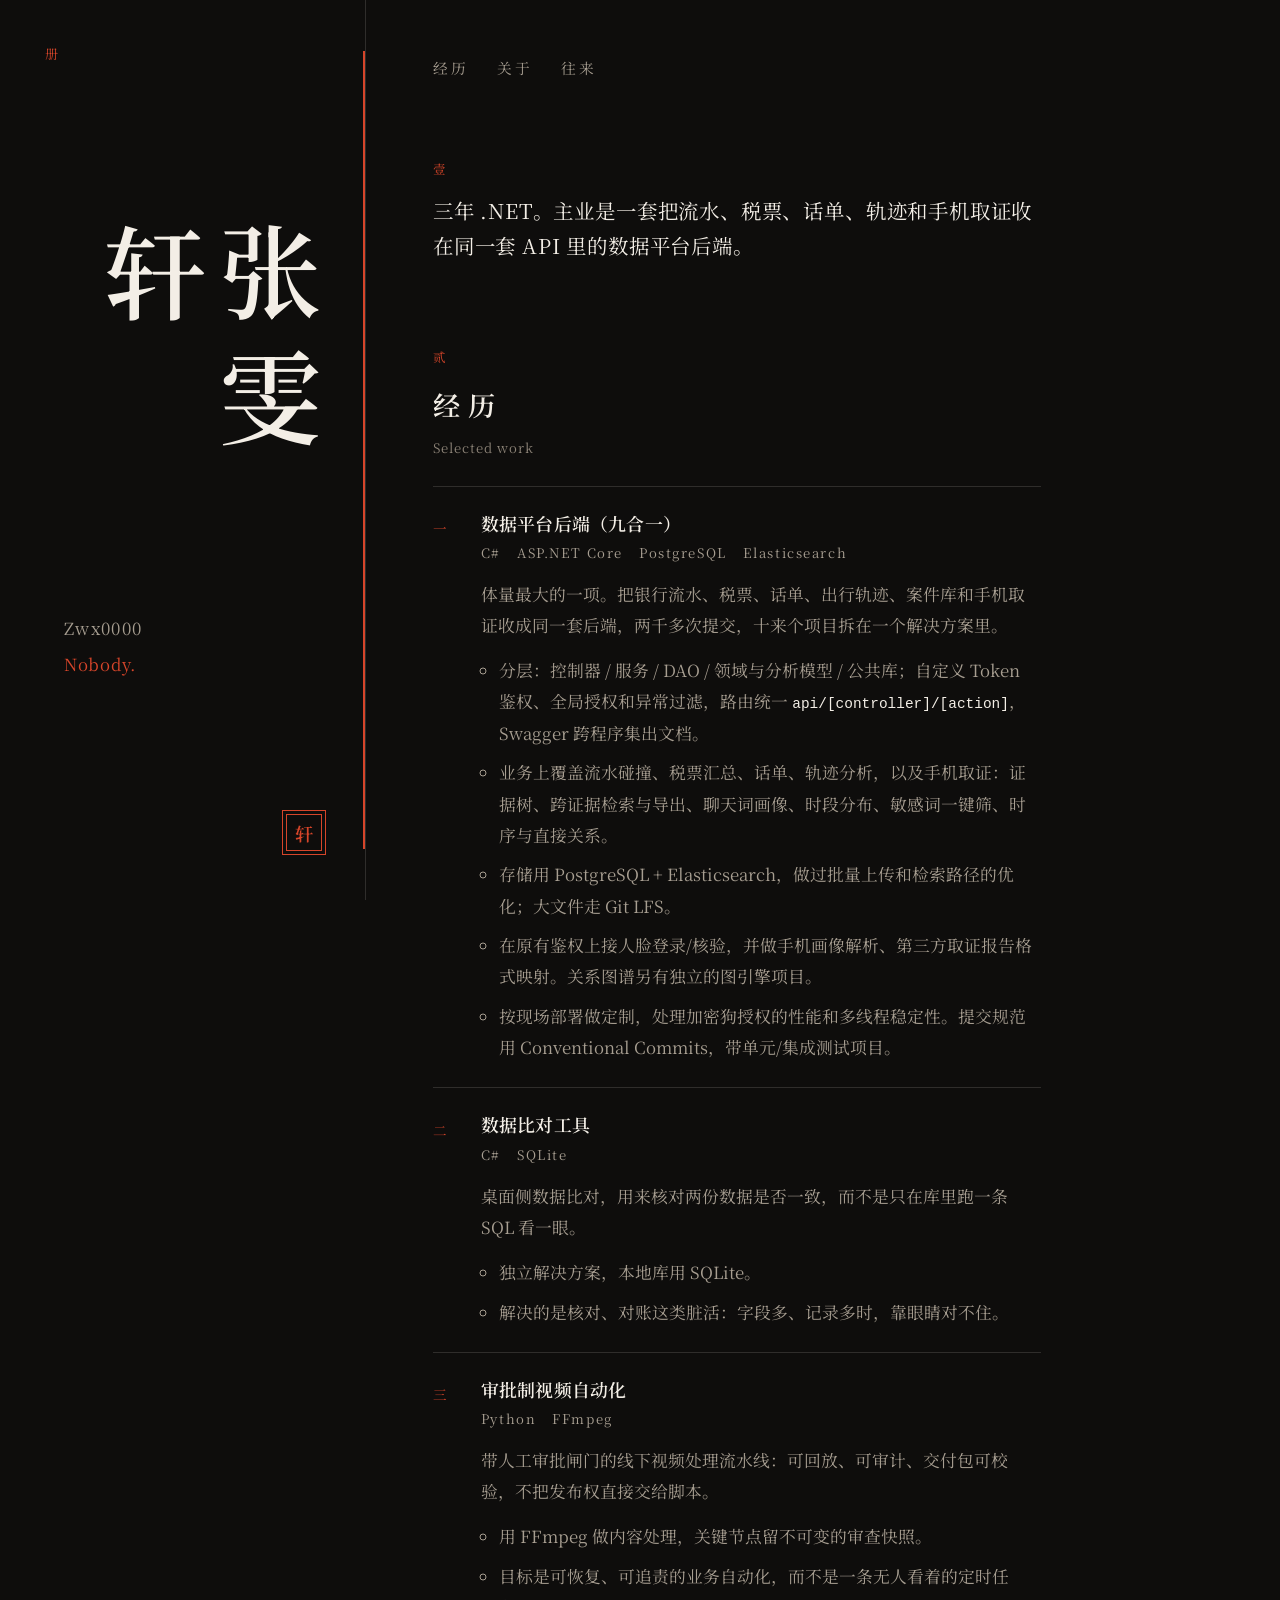
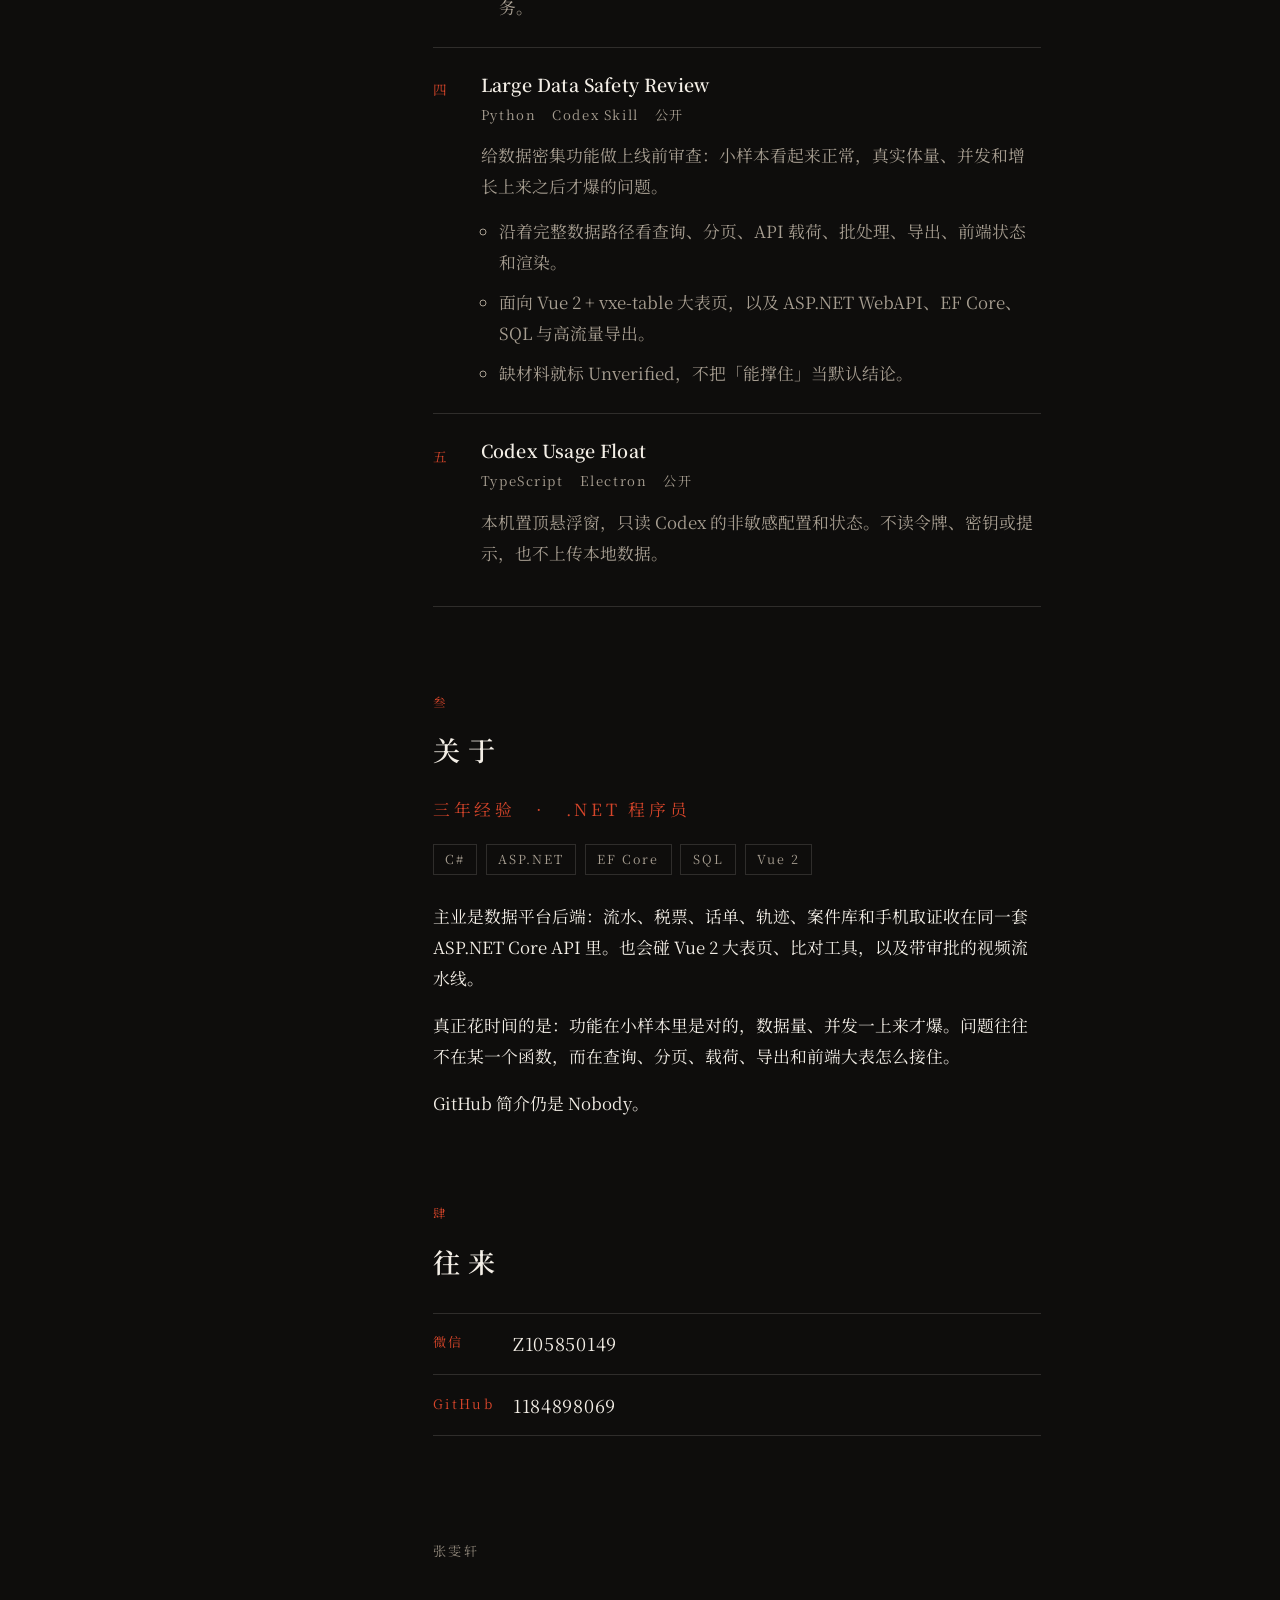
==== commit 9dd5b08f: "Expand the data-platform project into the main experience." ====
--- a/index.html
+++ b/index.html
@@ -5,7 +5,7 @@
   <meta name="viewport" content="width=device-width, initial-scale=1">
   <meta name="color-scheme" content="dark">
   <meta name="theme-color" content="#0e0d0c">
-  <meta name="description" content="张雯轩，三年 .NET。数据平台接口、数据比对与规模审查。">
+  <meta name="description" content="张雯轩，三年 .NET。数据平台后端：流水、税票、话单、轨迹与手机取证。">
   <title>张雯轩</title>
   <link rel="canonical" href="https://1184898069.github.io/homepage/">
   <link rel="icon" href="favicon.svg" type="image/svg+xml">
@@ -38,7 +38,7 @@
       <section class="lede" aria-labelledby="lede-title">
         <p class="folio">壹</p>
         <h2 id="lede-title" class="visually-hidden">开篇</h2>
-        <p class="lede-text">三年 .NET。长期做数据平台接口，也写比对工具和规模审查。小样本看起来正常、体量上来才出事的那种问题，我审得比较细。</p>
+        <p class="lede-text">三年 .NET。主业是一套把流水、税票、话单、轨迹和手机取证收在同一套 API 里的数据平台后端。</p>
       </section>
 
       <section id="work" aria-labelledby="work-title">
@@ -52,13 +52,15 @@
           <li class="entry">
             <p class="entry-num" aria-hidden="true">一</p>
             <div class="entry-body">
-              <h3>数据平台接口与 AI 融合</h3>
-              <p class="entry-meta"><span>C#</span><span>ASP.NET WebAPI</span><span>长期迭代</span></p>
-              <p>这是体量最大的一项：多项目解决方案的数据平台后端，接口、模型、分析与公共层拆开，并在上面叠 AI 模块。</p>
+              <h3>数据平台后端（九合一）</h3>
+              <p class="entry-meta"><span>C#</span><span>ASP.NET Core</span><span>PostgreSQL</span><span>Elasticsearch</span></p>
+              <p>体量最大的一项。把银行流水、税票、话单、出行轨迹、案件库和手机取证收成同一套后端，两千多次提交，十来个项目拆在一个解决方案里。</p>
               <ul class="bullets">
-                <li>主栈 C# / ASP.NET WebAPI，模型与分析分层，带测试项目，提交记录两千以上。</li>
-                <li>在原有数据接口上做 AI 能力接入，而不是另起一个玩具演示。</li>
-                <li>同期还有 SQLite 数据访问封装、前端 WebUI 相关仓库，前后端是一套里的。</li>
+                <li>分层：控制器 / 服务 / DAO / 领域与分析模型 / 公共库；自定义 Token 鉴权、全局授权和异常过滤，路由统一 <code>api/[controller]/[action]</code>，Swagger 跨程序集出文档。</li>
+                <li>业务上覆盖流水碰撞、税票汇总、话单、轨迹分析，以及手机取证：证据树、跨证据检索与导出、聊天词画像、时段分布、敏感词一键筛、时序与直接关系。</li>
+                <li>存储用 PostgreSQL + Elasticsearch，做过批量上传和检索路径的优化；大文件走 Git LFS。</li>
+                <li>在原有鉴权上接人脸登录/核验，并做手机画像解析、第三方取证报告格式映射。关系图谱另有独立的图引擎项目。</li>
+                <li>按现场部署做定制，处理加密狗授权的性能和多线程稳定性。提交规范用 Conventional Commits，带单元/集成测试项目。</li>
               </ul>
             </div>
           </li>
@@ -128,7 +130,7 @@
           <li>Vue 2</li>
         </ul>
         <div class="prose">
-          <p>日常在数据平台的 WebAPI、模型和 SQL 上做事，也会碰 Vue 2 大表页。另有比对工具、带审批的视频流水线，以及开源的规模审查 Skill。</p>
+          <p>主业是数据平台后端：流水、税票、话单、轨迹、案件库和手机取证收在同一套 ASP.NET Core API 里。也会碰 Vue 2 大表页、比对工具，以及带审批的视频流水线。</p>
           <p>真正花时间的是：功能在小样本里是对的，数据量、并发一上来才爆。问题往往不在某一个函数，而在查询、分页、载荷、导出和前端大表怎么接住。</p>
           <p>GitHub 简介仍是 Nobody。</p>
         </div>
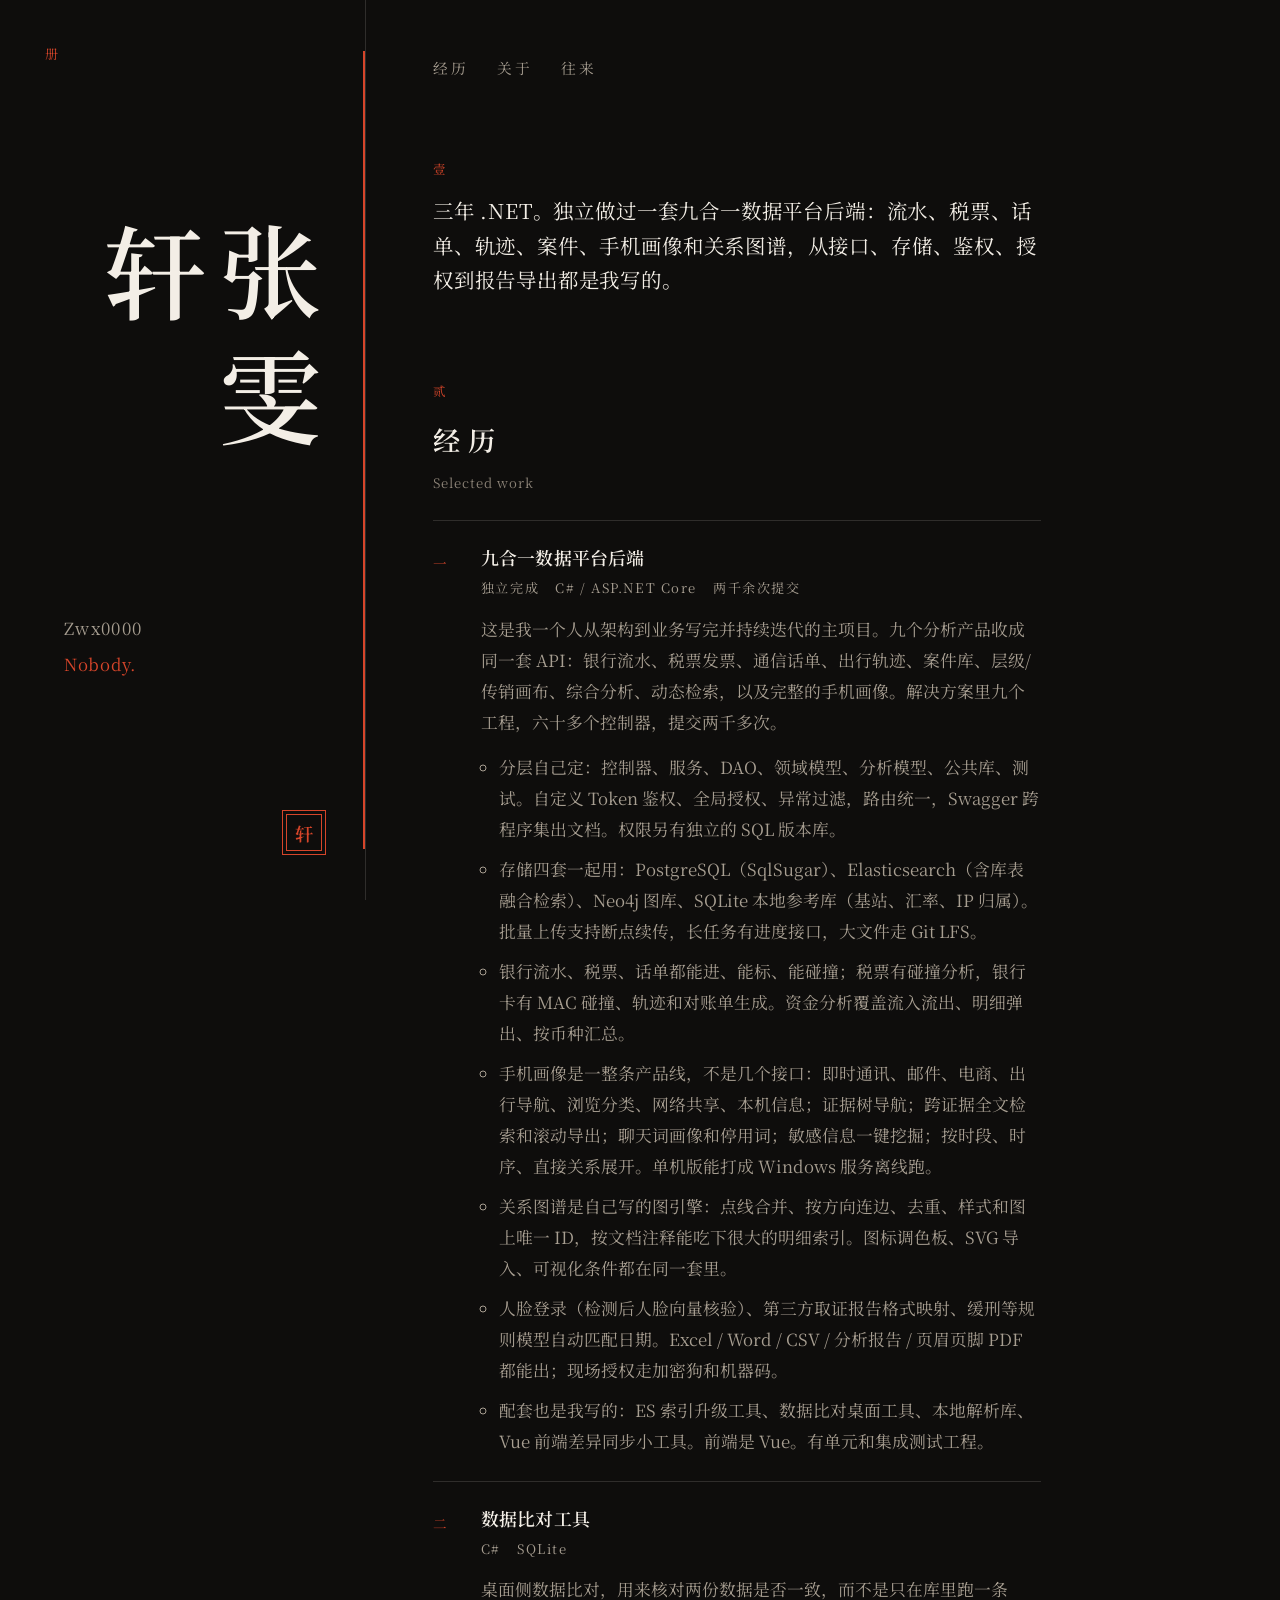
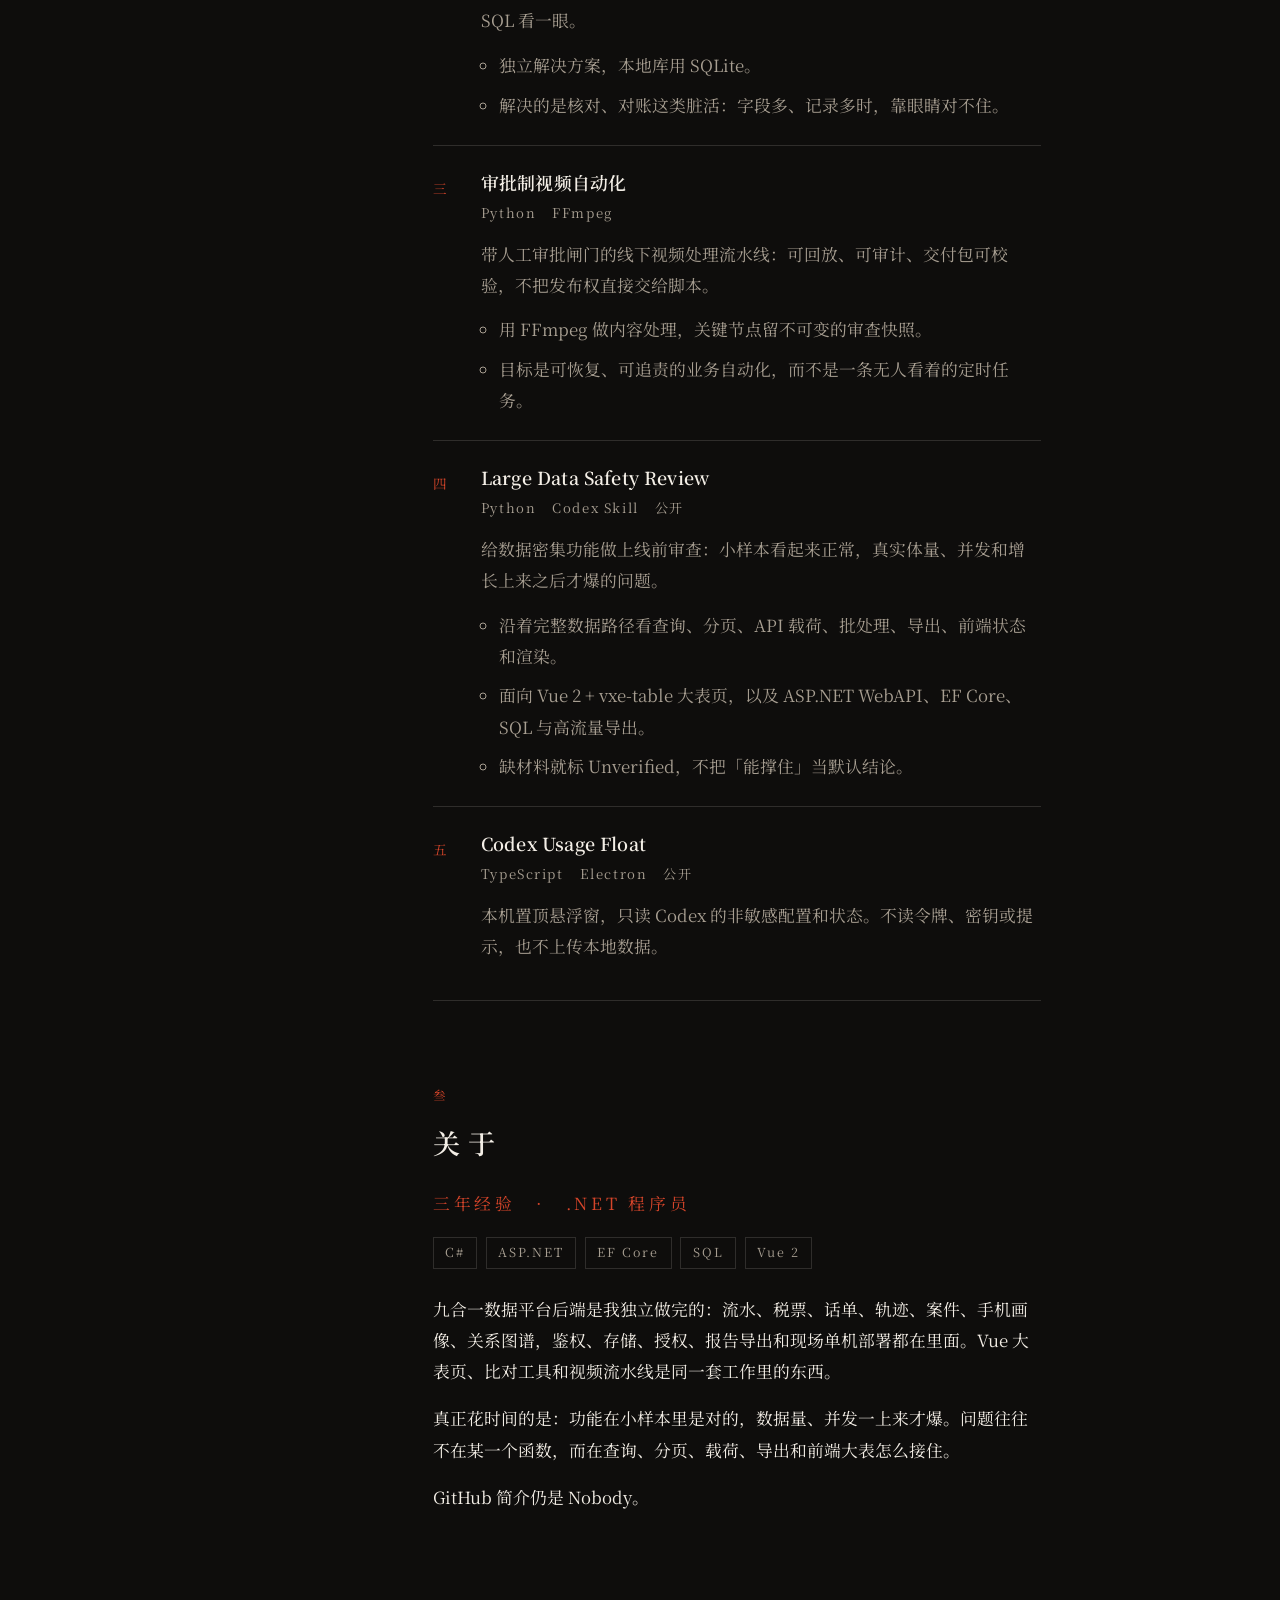
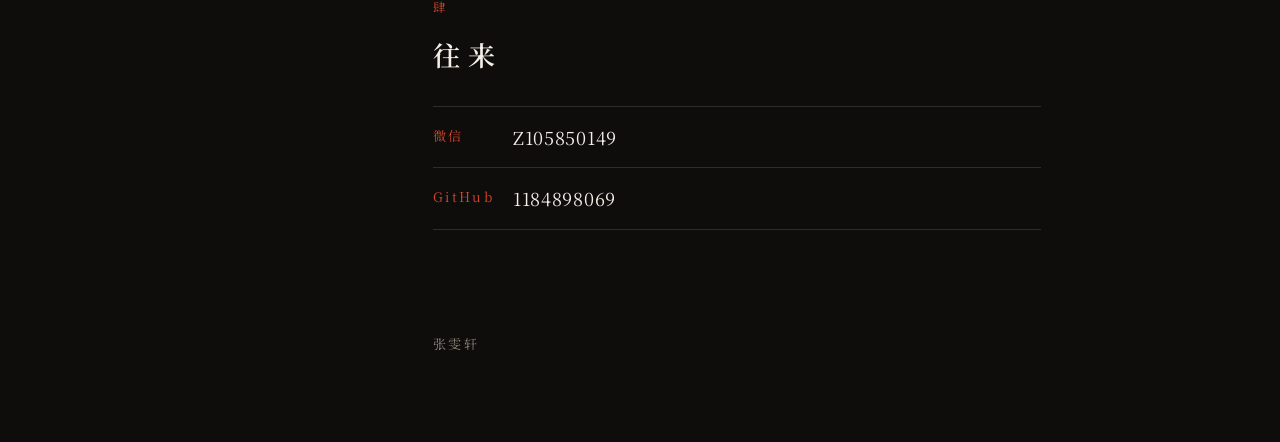
==== commit 80b68135: "Write the data platform as a solo-built full product." ====
--- a/index.html
+++ b/index.html
@@ -5,7 +5,7 @@
   <meta name="viewport" content="width=device-width, initial-scale=1">
   <meta name="color-scheme" content="dark">
   <meta name="theme-color" content="#0e0d0c">
-  <meta name="description" content="张雯轩，三年 .NET。数据平台后端：流水、税票、话单、轨迹与手机取证。">
+  <meta name="description" content="张雯轩，三年 .NET。独立完成九合一数据平台后端。">
   <title>张雯轩</title>
   <link rel="canonical" href="https://1184898069.github.io/homepage/">
   <link rel="icon" href="favicon.svg" type="image/svg+xml">
@@ -38,7 +38,7 @@
       <section class="lede" aria-labelledby="lede-title">
         <p class="folio">壹</p>
         <h2 id="lede-title" class="visually-hidden">开篇</h2>
-        <p class="lede-text">三年 .NET。主业是一套把流水、税票、话单、轨迹和手机取证收在同一套 API 里的数据平台后端。</p>
+        <p class="lede-text">三年 .NET。独立做过一套九合一数据平台后端：流水、税票、话单、轨迹、案件、手机画像和关系图谱，从接口、存储、鉴权、授权到报告导出都是我写的。</p>
       </section>
 
       <section id="work" aria-labelledby="work-title">
@@ -52,15 +52,17 @@
           <li class="entry">
             <p class="entry-num" aria-hidden="true">一</p>
             <div class="entry-body">
-              <h3>数据平台后端（九合一）</h3>
-              <p class="entry-meta"><span>C#</span><span>ASP.NET Core</span><span>PostgreSQL</span><span>Elasticsearch</span></p>
-              <p>体量最大的一项。把银行流水、税票、话单、出行轨迹、案件库和手机取证收成同一套后端，两千多次提交，十来个项目拆在一个解决方案里。</p>
+              <h3>九合一数据平台后端</h3>
+              <p class="entry-meta"><span>独立完成</span><span>C# / ASP.NET Core</span><span>两千余次提交</span></p>
+              <p>这是我一个人从架构到业务写完并持续迭代的主项目。九个分析产品收成同一套 API：银行流水、税票发票、通信话单、出行轨迹、案件库、层级/传销画布、综合分析、动态检索，以及完整的手机画像。解决方案里九个工程，六十多个控制器，提交两千多次。</p>
               <ul class="bullets">
-                <li>分层：控制器 / 服务 / DAO / 领域与分析模型 / 公共库；自定义 Token 鉴权、全局授权和异常过滤，路由统一 <code>api/[controller]/[action]</code>，Swagger 跨程序集出文档。</li>
-                <li>业务上覆盖流水碰撞、税票汇总、话单、轨迹分析，以及手机取证：证据树、跨证据检索与导出、聊天词画像、时段分布、敏感词一键筛、时序与直接关系。</li>
-                <li>存储用 PostgreSQL + Elasticsearch，做过批量上传和检索路径的优化；大文件走 Git LFS。</li>
-                <li>在原有鉴权上接人脸登录/核验，并做手机画像解析、第三方取证报告格式映射。关系图谱另有独立的图引擎项目。</li>
-                <li>按现场部署做定制，处理加密狗授权的性能和多线程稳定性。提交规范用 Conventional Commits，带单元/集成测试项目。</li>
+                <li>分层自己定：控制器、服务、DAO、领域模型、分析模型、公共库、测试。自定义 Token 鉴权、全局授权、异常过滤，路由统一，Swagger 跨程序集出文档。权限另有独立的 SQL 版本库。</li>
+                <li>存储四套一起用：PostgreSQL（SqlSugar）、Elasticsearch（含库表融合检索）、Neo4j 图库、SQLite 本地参考库（基站、汇率、IP 归属）。批量上传支持断点续传，长任务有进度接口，大文件走 Git LFS。</li>
+                <li>银行流水、税票、话单都能进、能标、能碰撞；税票有碰撞分析，银行卡有 MAC 碰撞、轨迹和对账单生成。资金分析覆盖流入流出、明细弹出、按币种汇总。</li>
+                <li>手机画像是一整条产品线，不是几个接口：即时通讯、邮件、电商、出行导航、浏览分类、网络共享、本机信息；证据树导航；跨证据全文检索和滚动导出；聊天词画像和停用词；敏感信息一键挖掘；按时段、时序、直接关系展开。单机版能打成 Windows 服务离线跑。</li>
+                <li>关系图谱是自己写的图引擎：点线合并、按方向连边、去重、样式和图上唯一 ID，按文档注释能吃下很大的明细索引。图标调色板、SVG 导入、可视化条件都在同一套里。</li>
+                <li>人脸登录（检测后人脸向量核验）、第三方取证报告格式映射、缓刑等规则模型自动匹配日期。Excel / Word / CSV / 分析报告 / 页眉页脚 PDF 都能出；现场授权走加密狗和机器码。</li>
+                <li>配套也是我写的：ES 索引升级工具、数据比对桌面工具、本地解析库、Vue 前端差异同步小工具。前端是 Vue。有单元和集成测试工程。</li>
               </ul>
             </div>
           </li>
@@ -130,7 +132,7 @@
           <li>Vue 2</li>
         </ul>
         <div class="prose">
-          <p>主业是数据平台后端：流水、税票、话单、轨迹、案件库和手机取证收在同一套 ASP.NET Core API 里。也会碰 Vue 2 大表页、比对工具，以及带审批的视频流水线。</p>
+          <p>九合一数据平台后端是我独立做完的：流水、税票、话单、轨迹、案件、手机画像、关系图谱，鉴权、存储、授权、报告导出和现场单机部署都在里面。Vue 大表页、比对工具和视频流水线是同一套工作里的东西。</p>
           <p>真正花时间的是：功能在小样本里是对的，数据量、并发一上来才爆。问题往往不在某一个函数，而在查询、分页、载荷、导出和前端大表怎么接住。</p>
           <p>GitHub 简介仍是 Nobody。</p>
         </div>
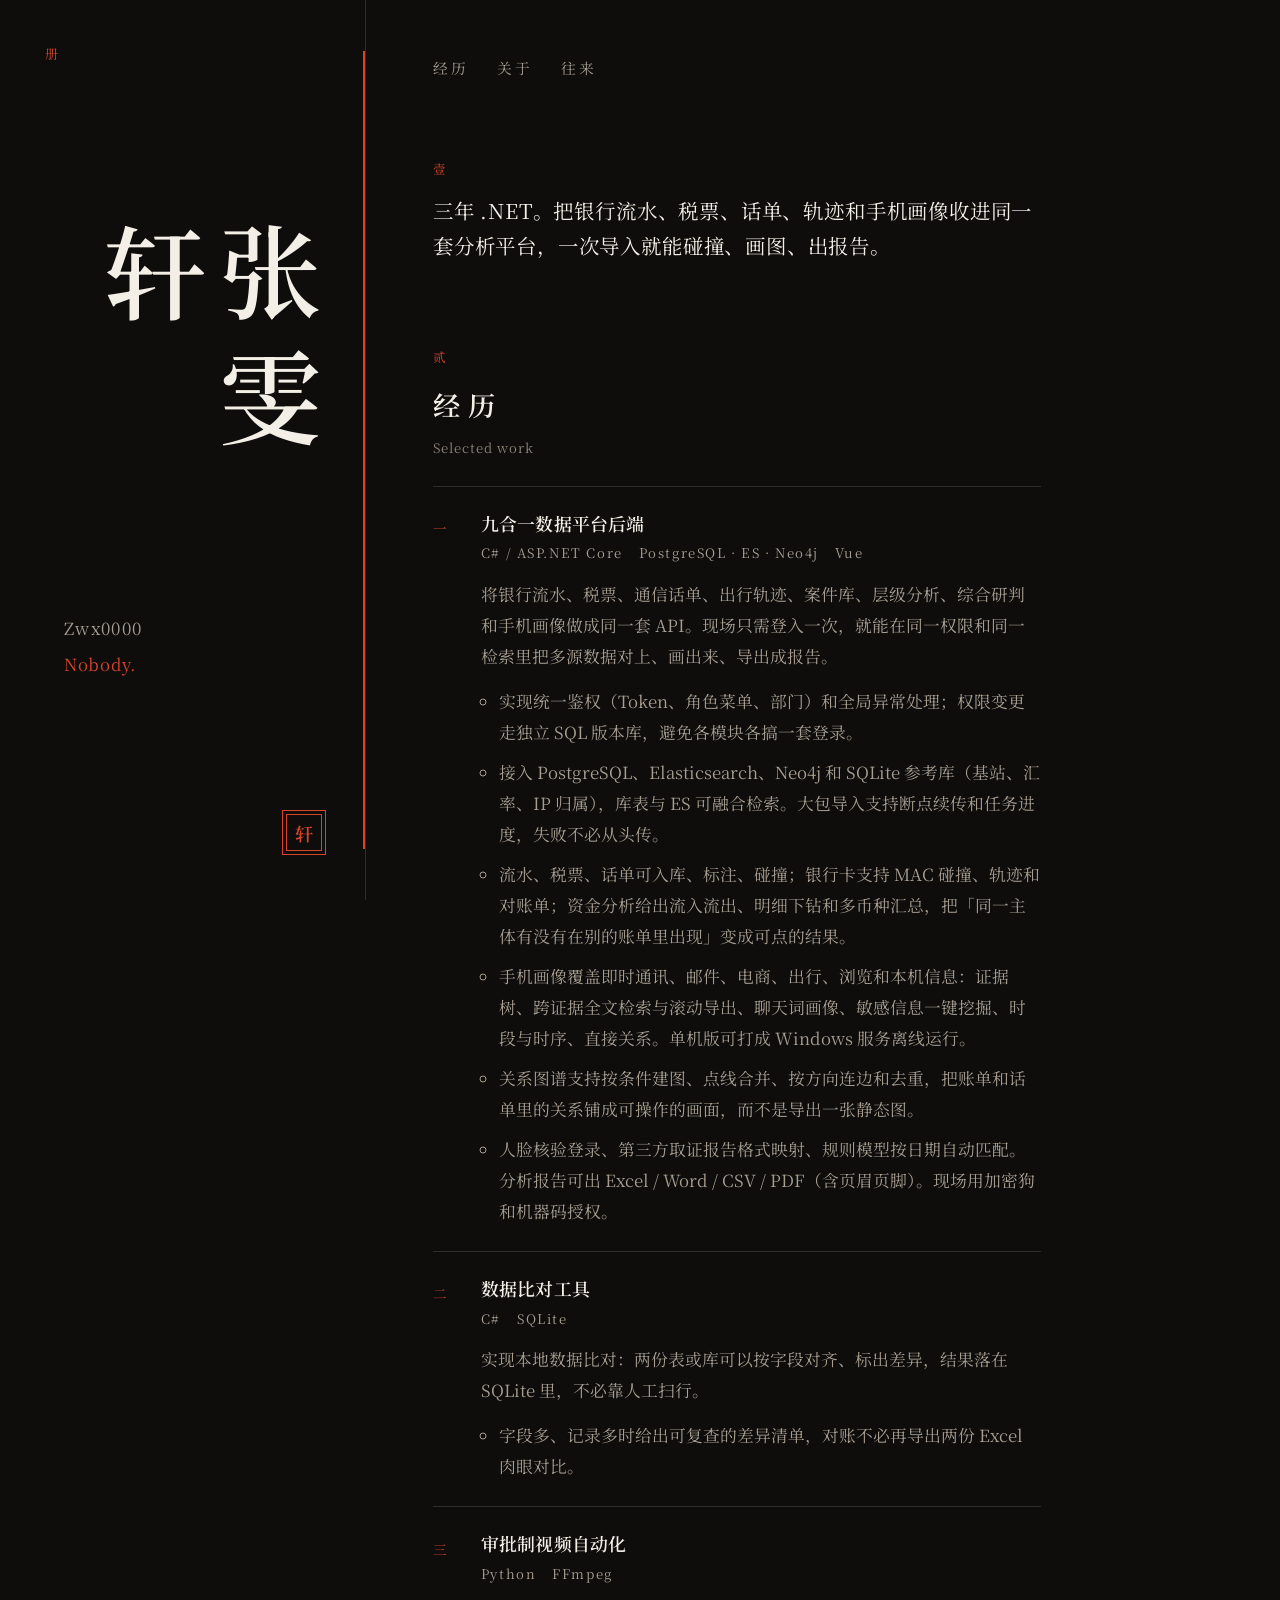
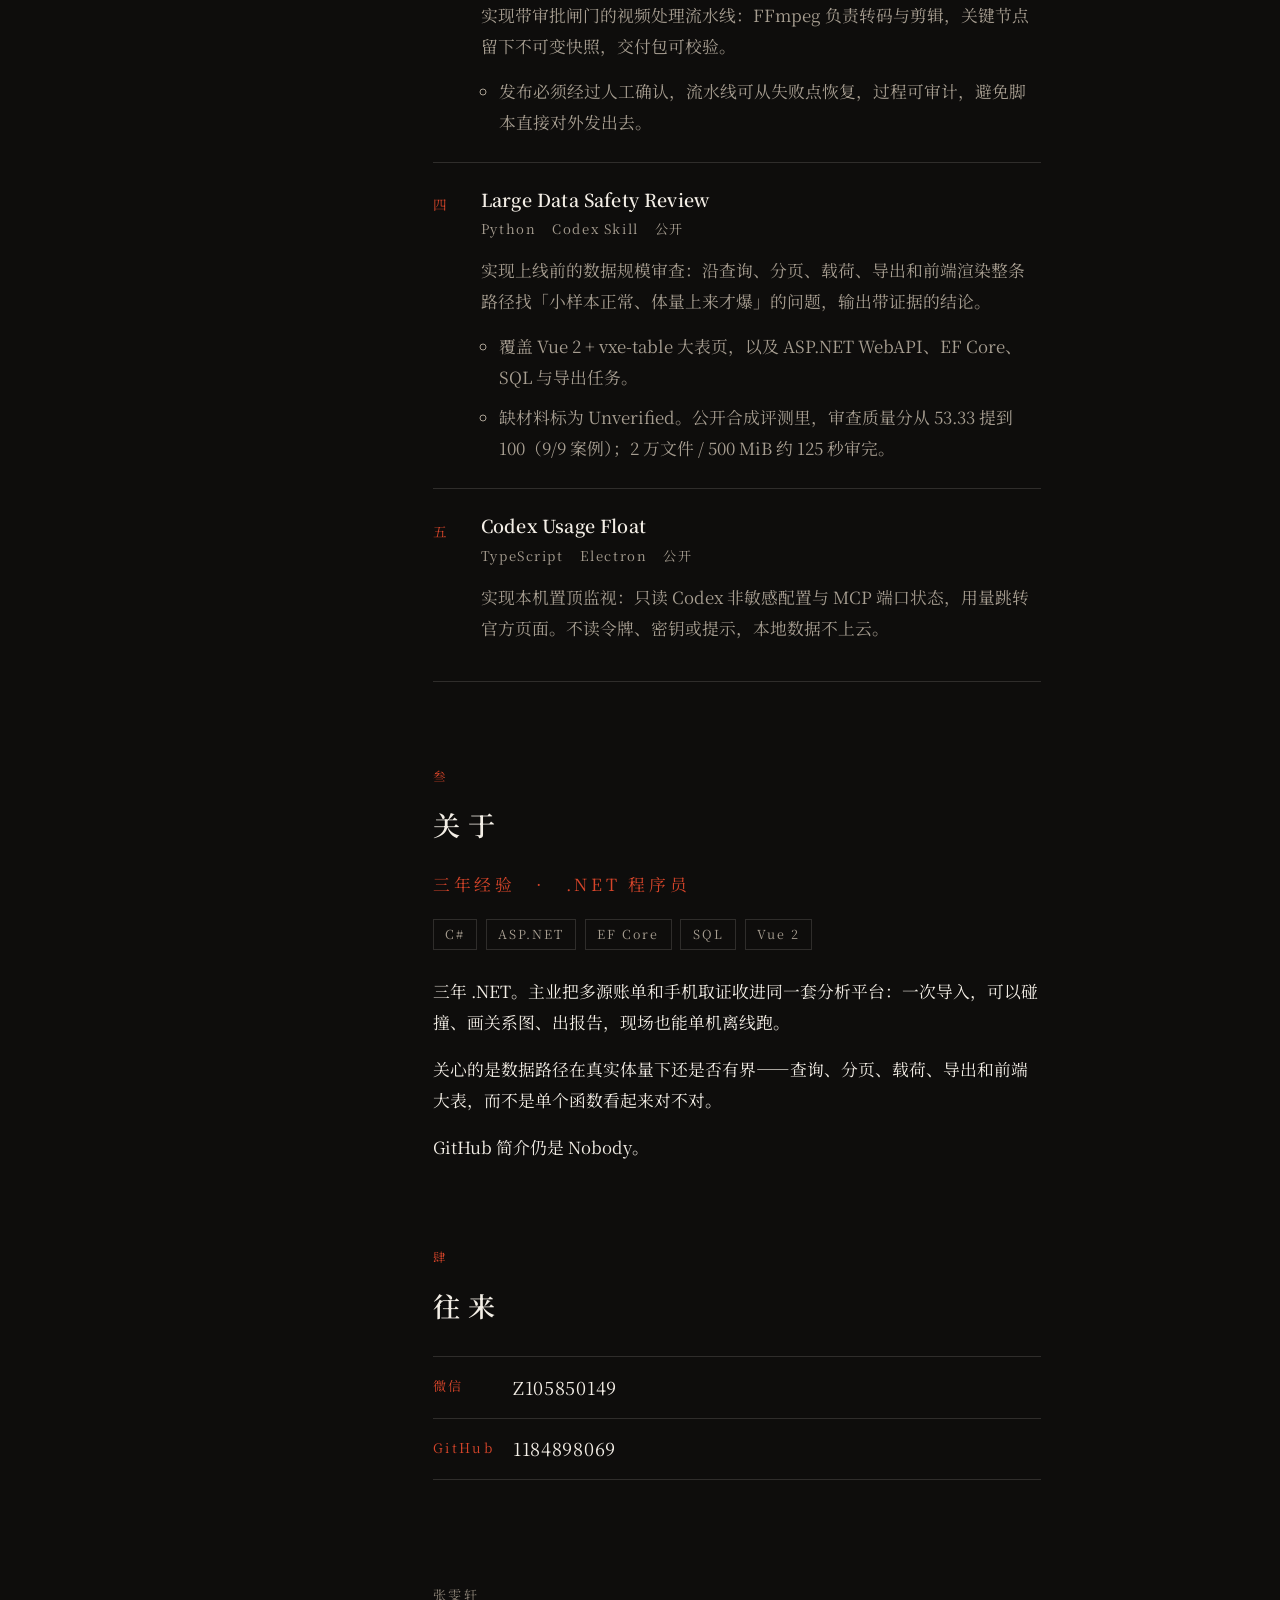
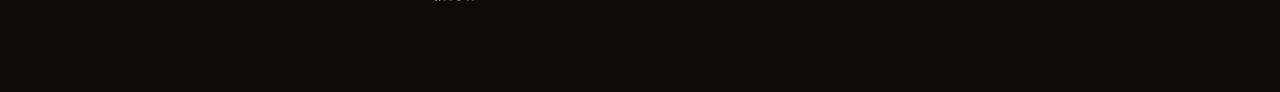
==== commit 7746cdf1: "Rewrite experience as features and outcomes, not ownership claims." ====
--- a/index.html
+++ b/index.html
@@ -5,7 +5,7 @@
   <meta name="viewport" content="width=device-width, initial-scale=1">
   <meta name="color-scheme" content="dark">
   <meta name="theme-color" content="#0e0d0c">
-  <meta name="description" content="张雯轩，三年 .NET。独立完成九合一数据平台后端。">
+  <meta name="description" content="张雯轩，三年 .NET。九合一数据平台：流水、税票、话单、轨迹与手机画像。">
   <title>张雯轩</title>
   <link rel="canonical" href="https://1184898069.github.io/homepage/">
   <link rel="icon" href="favicon.svg" type="image/svg+xml">
@@ -38,7 +38,7 @@
       <section class="lede" aria-labelledby="lede-title">
         <p class="folio">壹</p>
         <h2 id="lede-title" class="visually-hidden">开篇</h2>
-        <p class="lede-text">三年 .NET。独立做过一套九合一数据平台后端：流水、税票、话单、轨迹、案件、手机画像和关系图谱，从接口、存储、鉴权、授权到报告导出都是我写的。</p>
+        <p class="lede-text">三年 .NET。把银行流水、税票、话单、轨迹和手机画像收进同一套分析平台，一次导入就能碰撞、画图、出报告。</p>
       </section>
 
       <section id="work" aria-labelledby="work-title">
@@ -53,16 +53,15 @@
             <p class="entry-num" aria-hidden="true">一</p>
             <div class="entry-body">
               <h3>九合一数据平台后端</h3>
-              <p class="entry-meta"><span>独立完成</span><span>C# / ASP.NET Core</span><span>两千余次提交</span></p>
-              <p>这是我一个人从架构到业务写完并持续迭代的主项目。九个分析产品收成同一套 API：银行流水、税票发票、通信话单、出行轨迹、案件库、层级/传销画布、综合分析、动态检索，以及完整的手机画像。解决方案里九个工程，六十多个控制器，提交两千多次。</p>
+              <p class="entry-meta"><span>C# / ASP.NET Core</span><span>PostgreSQL · ES · Neo4j</span><span>Vue</span></p>
+              <p>将银行流水、税票、通信话单、出行轨迹、案件库、层级分析、综合研判和手机画像做成同一套 API。现场只需登入一次，就能在同一权限和同一检索里把多源数据对上、画出来、导出成报告。</p>
               <ul class="bullets">
-                <li>分层自己定：控制器、服务、DAO、领域模型、分析模型、公共库、测试。自定义 Token 鉴权、全局授权、异常过滤，路由统一，Swagger 跨程序集出文档。权限另有独立的 SQL 版本库。</li>
-                <li>存储四套一起用：PostgreSQL（SqlSugar）、Elasticsearch（含库表融合检索）、Neo4j 图库、SQLite 本地参考库（基站、汇率、IP 归属）。批量上传支持断点续传，长任务有进度接口，大文件走 Git LFS。</li>
-                <li>银行流水、税票、话单都能进、能标、能碰撞；税票有碰撞分析，银行卡有 MAC 碰撞、轨迹和对账单生成。资金分析覆盖流入流出、明细弹出、按币种汇总。</li>
-                <li>手机画像是一整条产品线，不是几个接口：即时通讯、邮件、电商、出行导航、浏览分类、网络共享、本机信息；证据树导航；跨证据全文检索和滚动导出；聊天词画像和停用词；敏感信息一键挖掘；按时段、时序、直接关系展开。单机版能打成 Windows 服务离线跑。</li>
-                <li>关系图谱是自己写的图引擎：点线合并、按方向连边、去重、样式和图上唯一 ID，按文档注释能吃下很大的明细索引。图标调色板、SVG 导入、可视化条件都在同一套里。</li>
-                <li>人脸登录（检测后人脸向量核验）、第三方取证报告格式映射、缓刑等规则模型自动匹配日期。Excel / Word / CSV / 分析报告 / 页眉页脚 PDF 都能出；现场授权走加密狗和机器码。</li>
-                <li>配套也是我写的：ES 索引升级工具、数据比对桌面工具、本地解析库、Vue 前端差异同步小工具。前端是 Vue。有单元和集成测试工程。</li>
+                <li>实现统一鉴权（Token、角色菜单、部门）和全局异常处理；权限变更走独立 SQL 版本库，避免各模块各搞一套登录。</li>
+                <li>接入 PostgreSQL、Elasticsearch、Neo4j 和 SQLite 参考库（基站、汇率、IP 归属），库表与 ES 可融合检索。大包导入支持断点续传和任务进度，失败不必从头传。</li>
+                <li>流水、税票、话单可入库、标注、碰撞；银行卡支持 MAC 碰撞、轨迹和对账单；资金分析给出流入流出、明细下钻和多币种汇总，把「同一主体有没有在别的账单里出现」变成可点的结果。</li>
+                <li>手机画像覆盖即时通讯、邮件、电商、出行、浏览和本机信息：证据树、跨证据全文检索与滚动导出、聊天词画像、敏感信息一键挖掘、时段与时序、直接关系。单机版可打成 Windows 服务离线运行。</li>
+                <li>关系图谱支持按条件建图、点线合并、按方向连边和去重，把账单和话单里的关系铺成可操作的画面，而不是导出一张静态图。</li>
+                <li>人脸核验登录、第三方取证报告格式映射、规则模型按日期自动匹配。分析报告可出 Excel / Word / CSV / PDF（含页眉页脚）。现场用加密狗和机器码授权。</li>
               </ul>
             </div>
           </li>
@@ -71,10 +70,9 @@
             <div class="entry-body">
               <h3>数据比对工具</h3>
               <p class="entry-meta"><span>C#</span><span>SQLite</span></p>
-              <p>桌面侧数据比对，用来核对两份数据是否一致，而不是只在库里跑一条 SQL 看一眼。</p>
+              <p>实现本地数据比对：两份表或库可以按字段对齐、标出差异，结果落在 SQLite 里，不必靠人工扫行。</p>
               <ul class="bullets">
-                <li>独立解决方案，本地库用 SQLite。</li>
-                <li>解决的是核对、对账这类脏活：字段多、记录多时，靠眼睛对不住。</li>
+                <li>字段多、记录多时给出可复查的差异清单，对账不必再导出两份 Excel 肉眼对比。</li>
               </ul>
             </div>
           </li>
@@ -83,10 +81,9 @@
             <div class="entry-body">
               <h3>审批制视频自动化</h3>
               <p class="entry-meta"><span>Python</span><span>FFmpeg</span></p>
-              <p>带人工审批闸门的线下视频处理流水线：可回放、可审计、交付包可校验，不把发布权直接交给脚本。</p>
+              <p>实现带审批闸门的视频处理流水线：FFmpeg 负责转码与剪辑，关键节点留下不可变快照，交付包可校验。</p>
               <ul class="bullets">
-                <li>用 FFmpeg 做内容处理，关键节点留不可变的审查快照。</li>
-                <li>目标是可恢复、可追责的业务自动化，而不是一条无人看着的定时任务。</li>
+                <li>发布必须经过人工确认，流水线可从失败点恢复，过程可审计，避免脚本直接对外发出去。</li>
               </ul>
             </div>
           </li>
@@ -97,11 +94,10 @@
                 <a href="https://github.com/1184898069/large-data-safety-review">Large Data Safety Review</a>
               </h3>
               <p class="entry-meta"><span>Python</span><span>Codex Skill</span><span>公开</span></p>
-              <p>给数据密集功能做上线前审查：小样本看起来正常，真实体量、并发和增长上来之后才爆的问题。</p>
+              <p>实现上线前的数据规模审查：沿查询、分页、载荷、导出和前端渲染整条路径找「小样本正常、体量上来才爆」的问题，输出带证据的结论。</p>
               <ul class="bullets">
-                <li>沿着完整数据路径看查询、分页、API 载荷、批处理、导出、前端状态和渲染。</li>
-                <li>面向 Vue 2 + vxe-table 大表页，以及 ASP.NET WebAPI、EF Core、SQL 与高流量导出。</li>
-                <li>缺材料就标 Unverified，不把「能撑住」当默认结论。</li>
+                <li>覆盖 Vue 2 + vxe-table 大表页，以及 ASP.NET WebAPI、EF Core、SQL 与导出任务。</li>
+                <li>缺材料标为 Unverified。公开合成评测里，审查质量分从 53.33 提到 100（9/9 案例）；2 万文件 / 500 MiB 约 125 秒审完。</li>
               </ul>
             </div>
           </li>
@@ -112,7 +108,7 @@
                 <a href="https://github.com/1184898069/codex-usage-float">Codex Usage Float</a>
               </h3>
               <p class="entry-meta"><span>TypeScript</span><span>Electron</span><span>公开</span></p>
-              <p>本机置顶悬浮窗，只读 Codex 的非敏感配置和状态。不读令牌、密钥或提示，也不上传本地数据。</p>
+              <p>实现本机置顶监视：只读 Codex 非敏感配置与 MCP 端口状态，用量跳转官方页面。不读令牌、密钥或提示，本地数据不上云。</p>
             </div>
           </li>
         </ol>
@@ -132,8 +128,8 @@
           <li>Vue 2</li>
         </ul>
         <div class="prose">
-          <p>九合一数据平台后端是我独立做完的：流水、税票、话单、轨迹、案件、手机画像、关系图谱，鉴权、存储、授权、报告导出和现场单机部署都在里面。Vue 大表页、比对工具和视频流水线是同一套工作里的东西。</p>
-          <p>真正花时间的是：功能在小样本里是对的，数据量、并发一上来才爆。问题往往不在某一个函数，而在查询、分页、载荷、导出和前端大表怎么接住。</p>
+          <p>三年 .NET。主业把多源账单和手机取证收进同一套分析平台：一次导入，可以碰撞、画关系图、出报告，现场也能单机离线跑。</p>
+          <p>关心的是数据路径在真实体量下还是否有界——查询、分页、载荷、导出和前端大表，而不是单个函数看起来对不对。</p>
           <p>GitHub 简介仍是 Nobody。</p>
         </div>
       </section>
